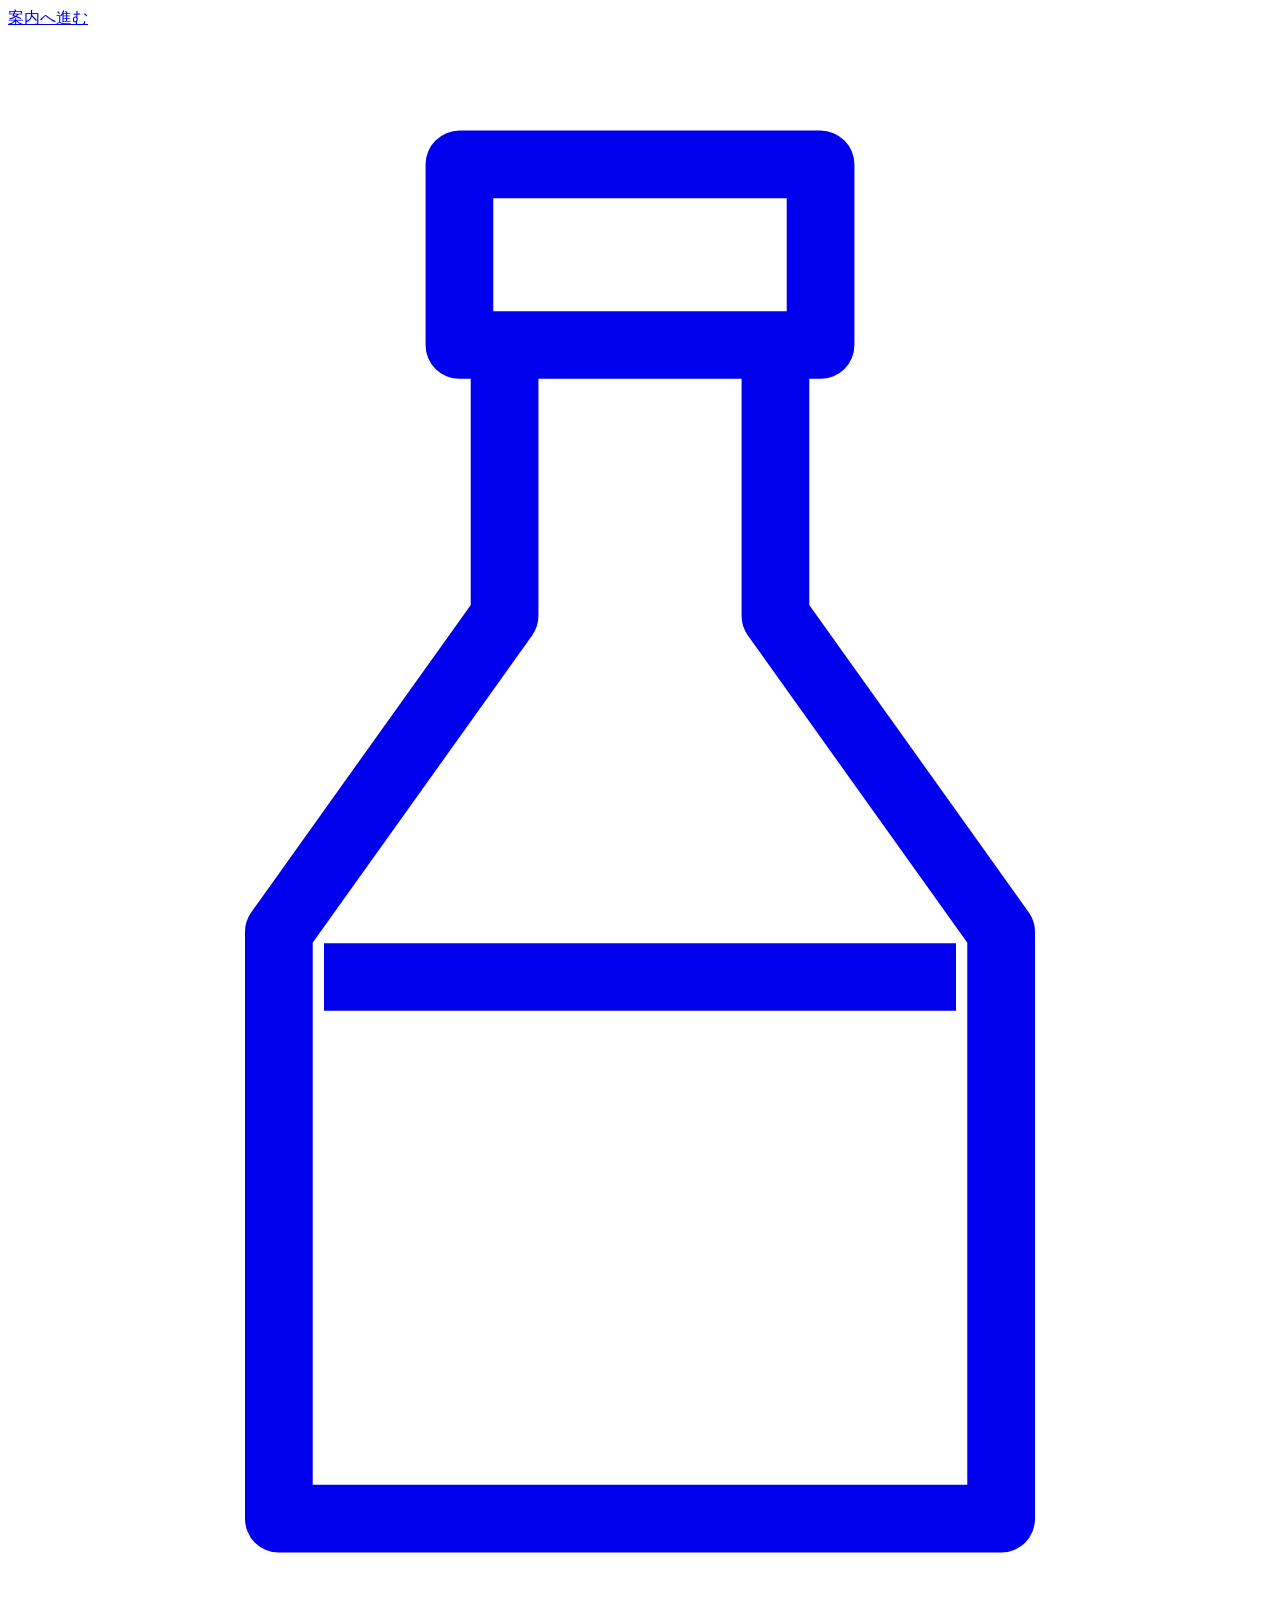
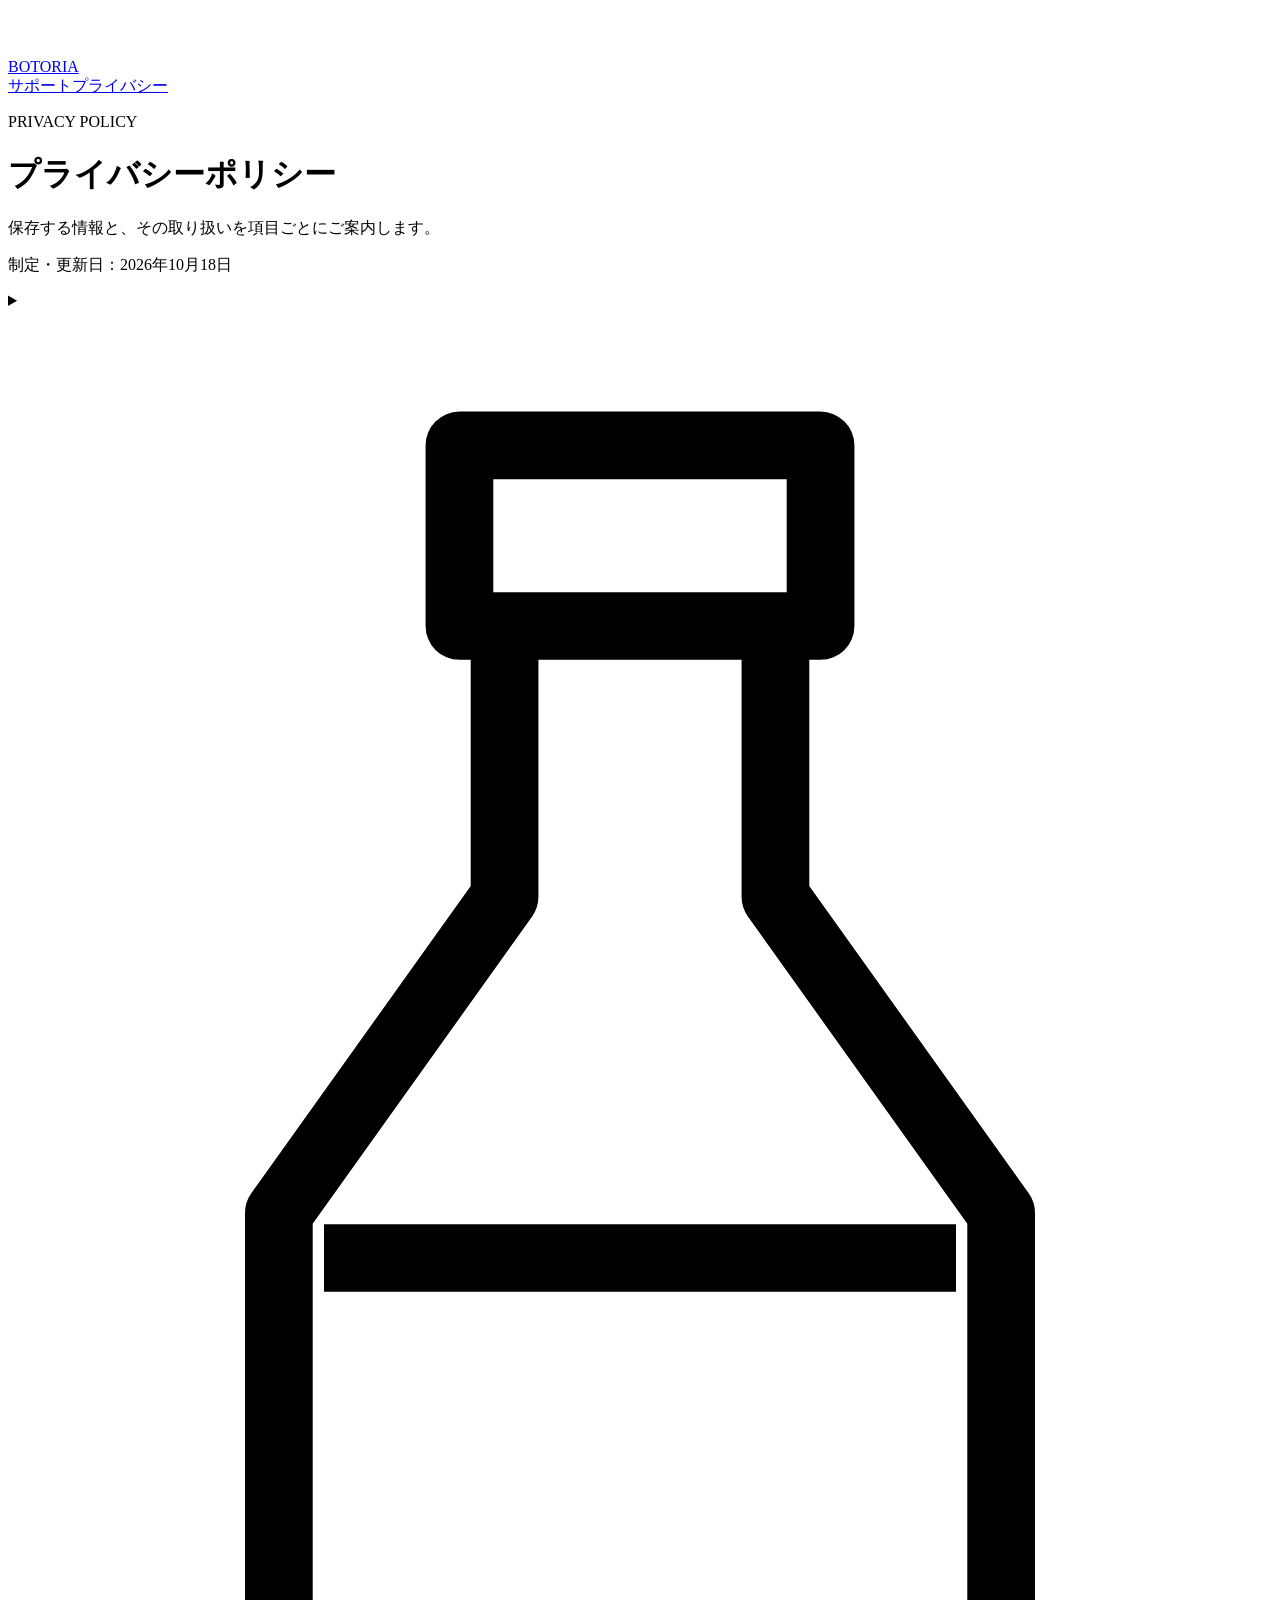
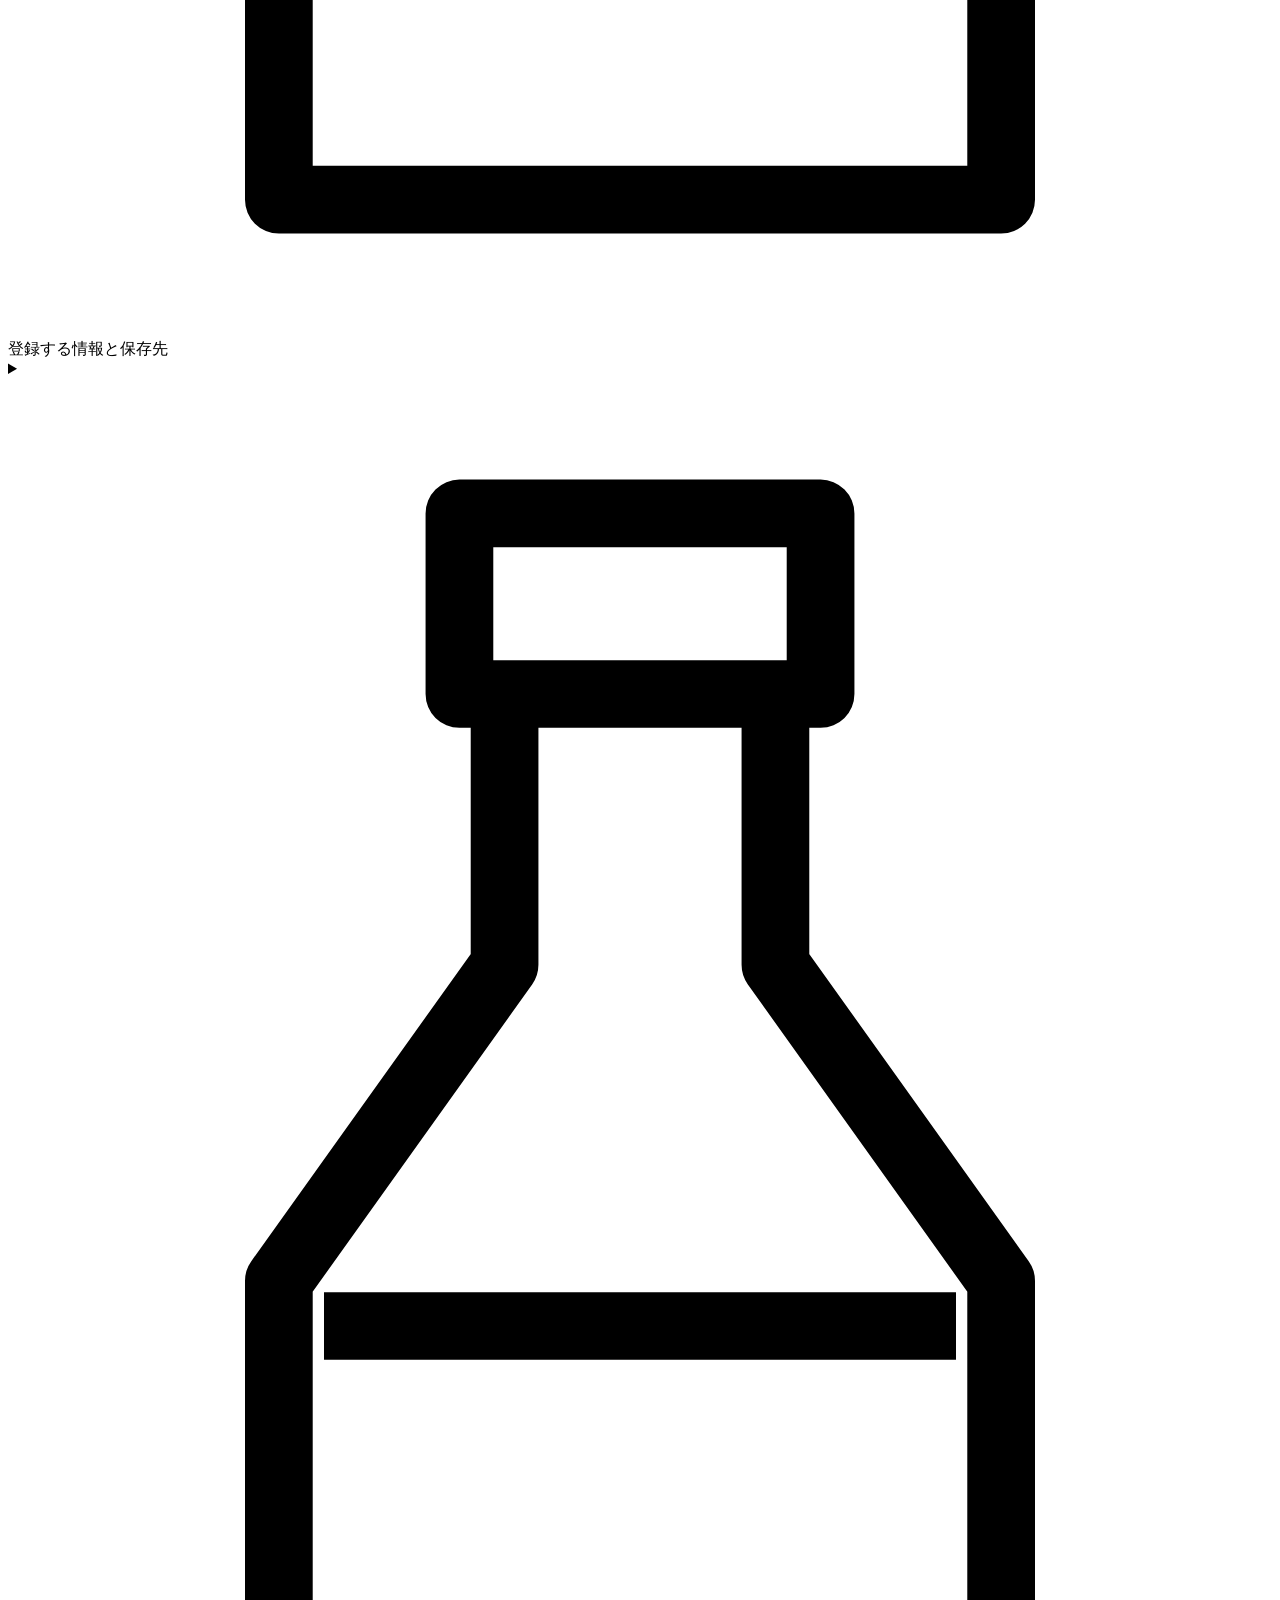
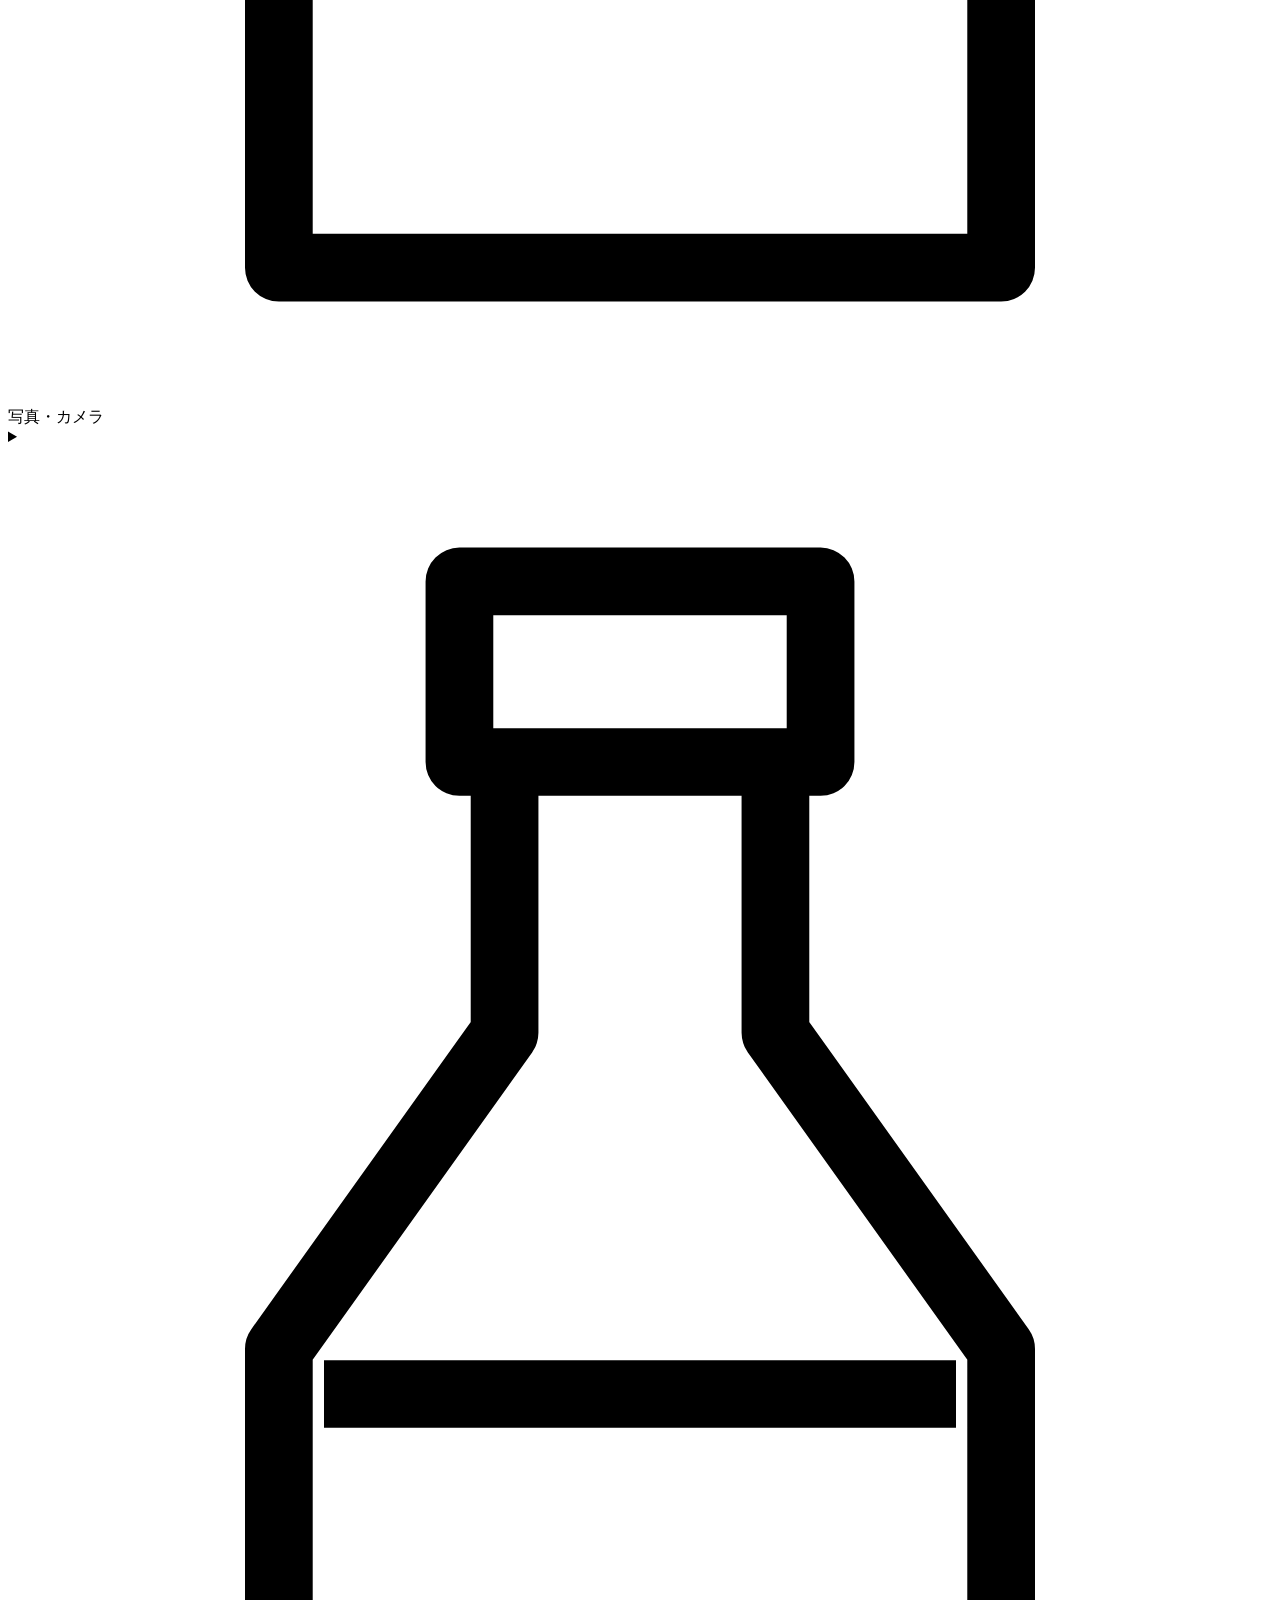
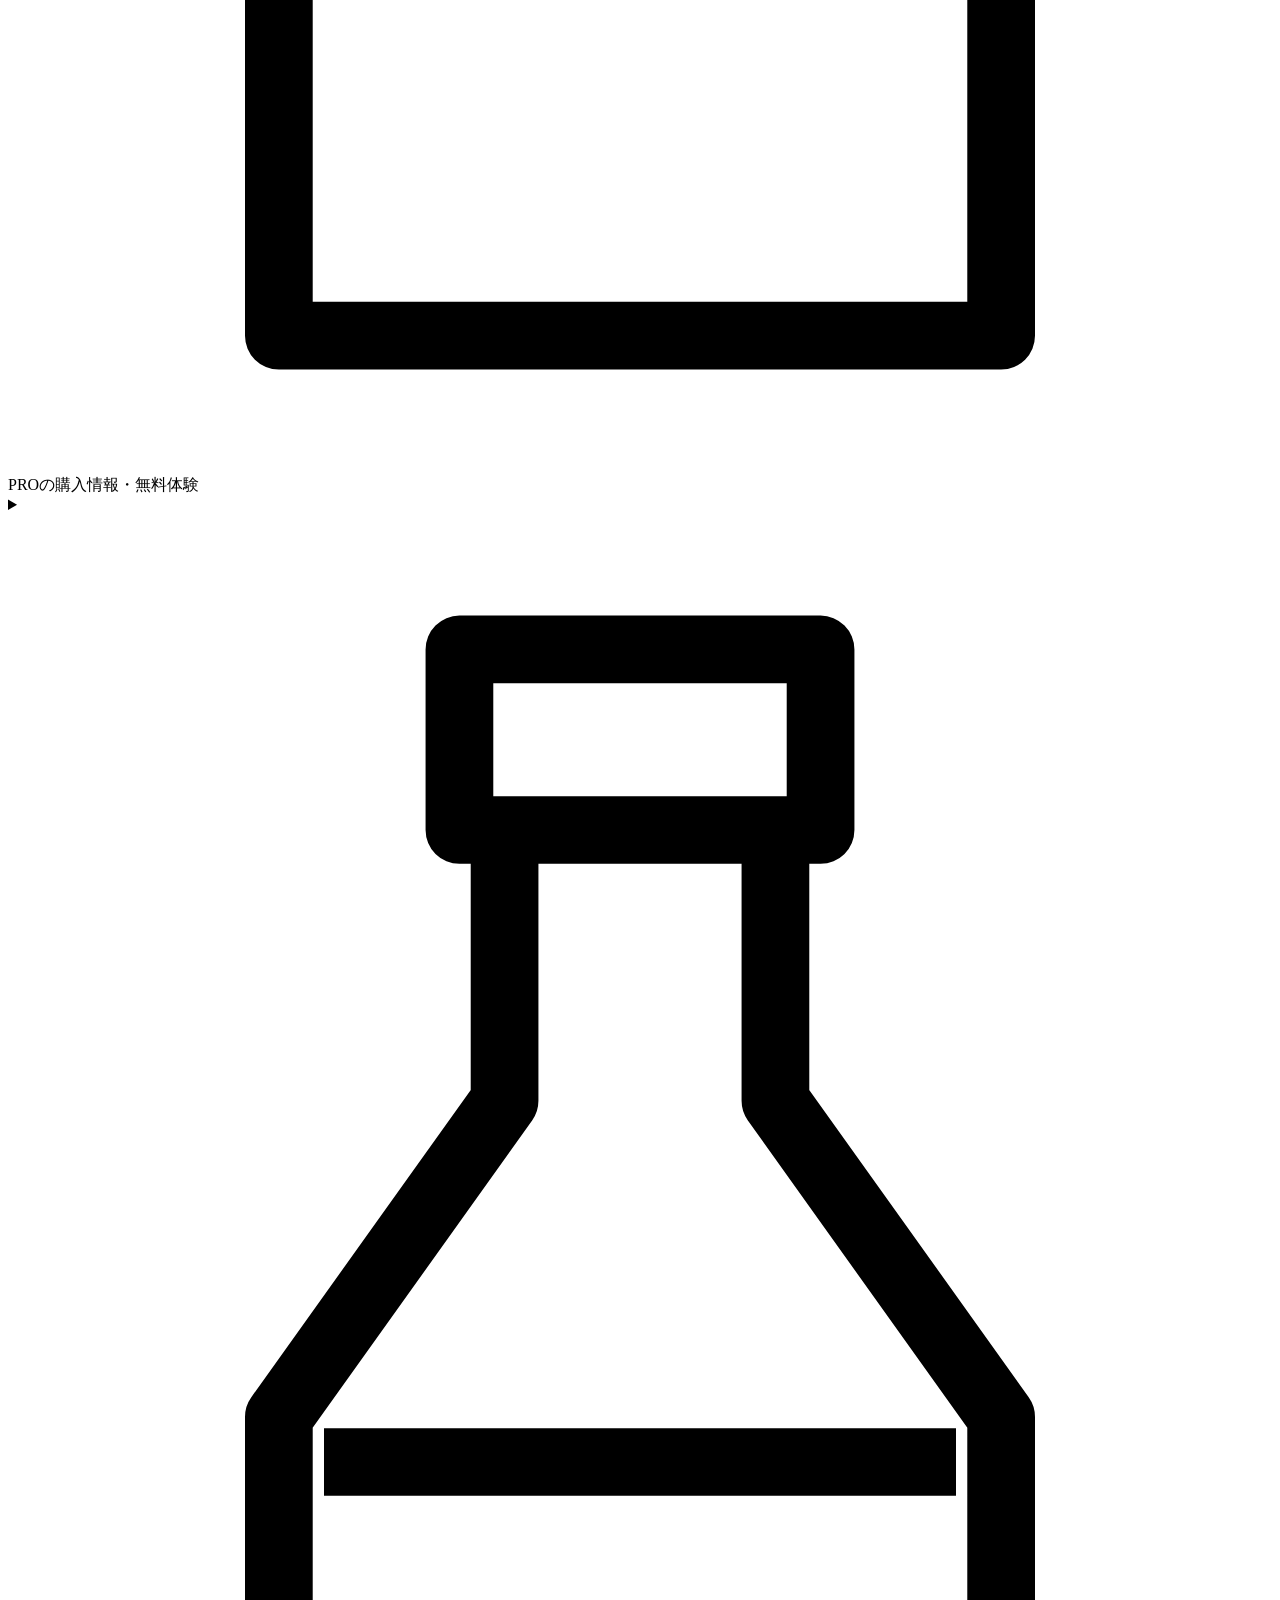
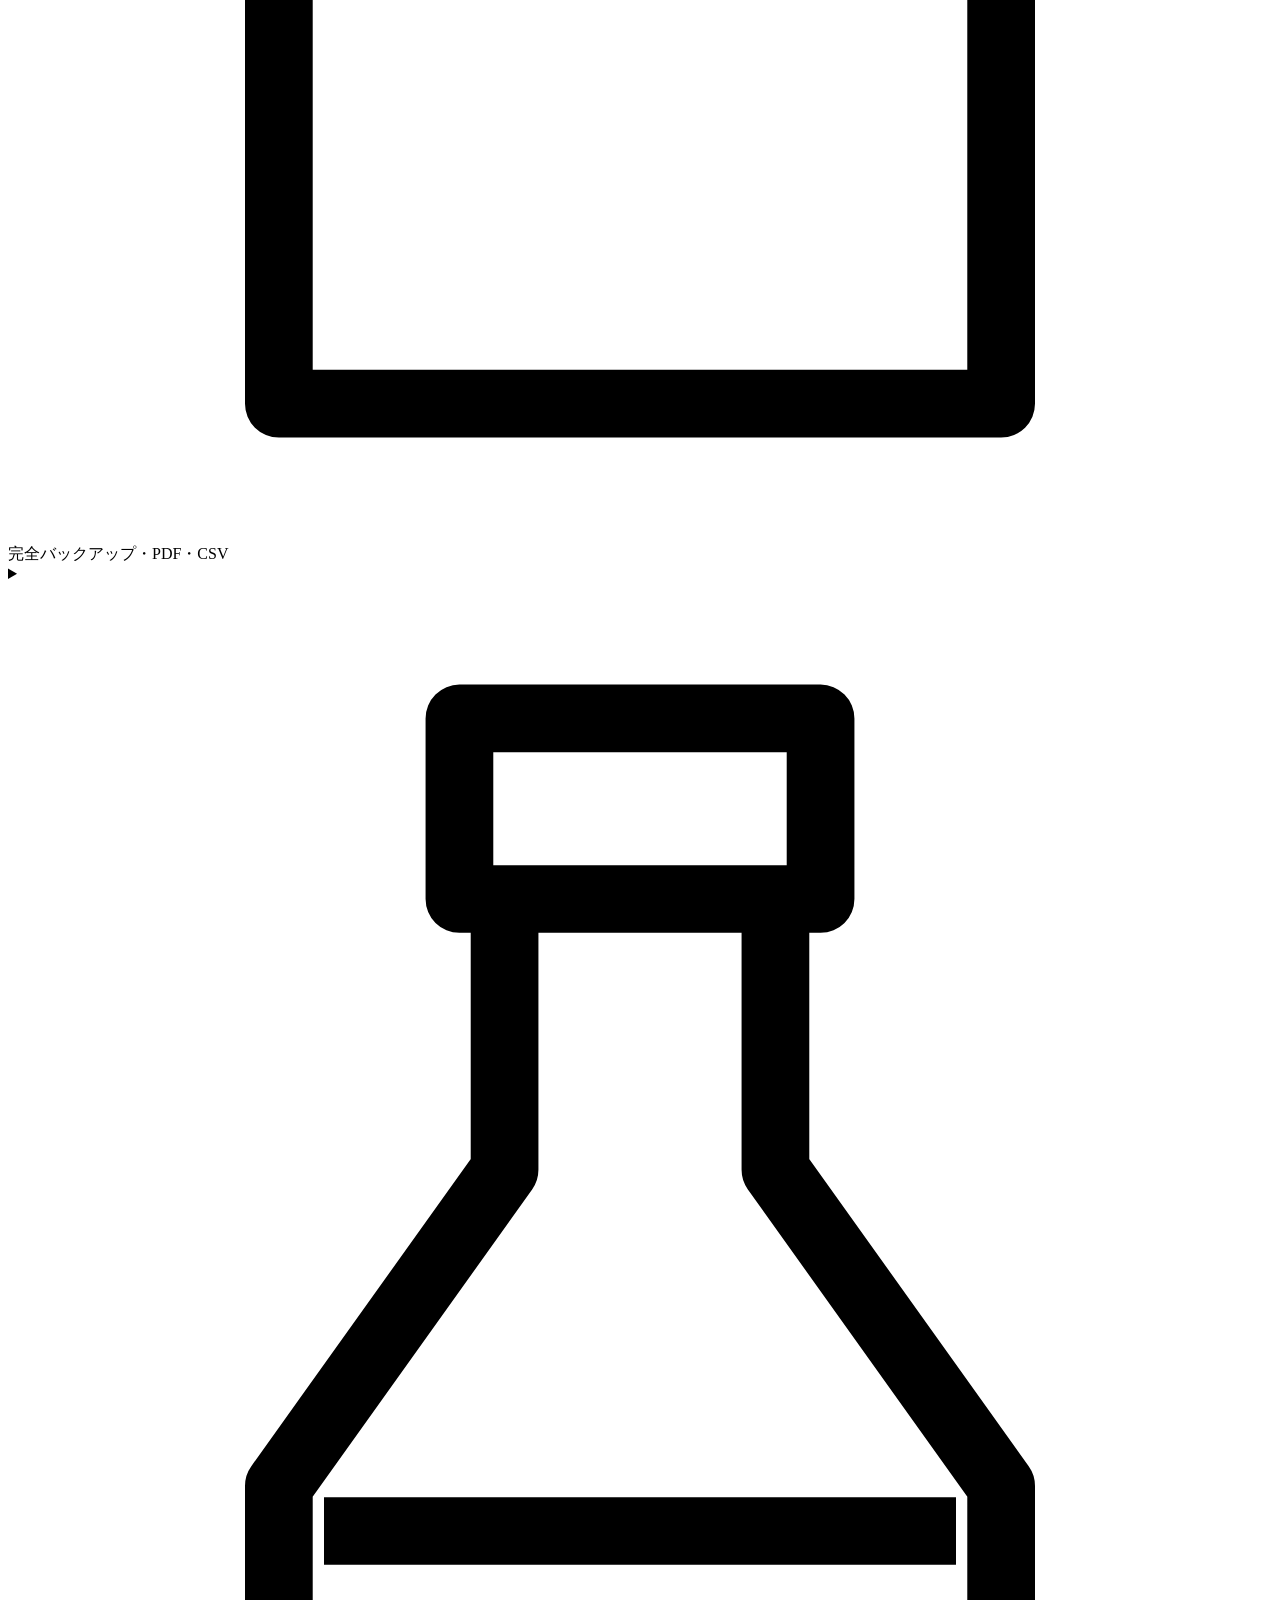
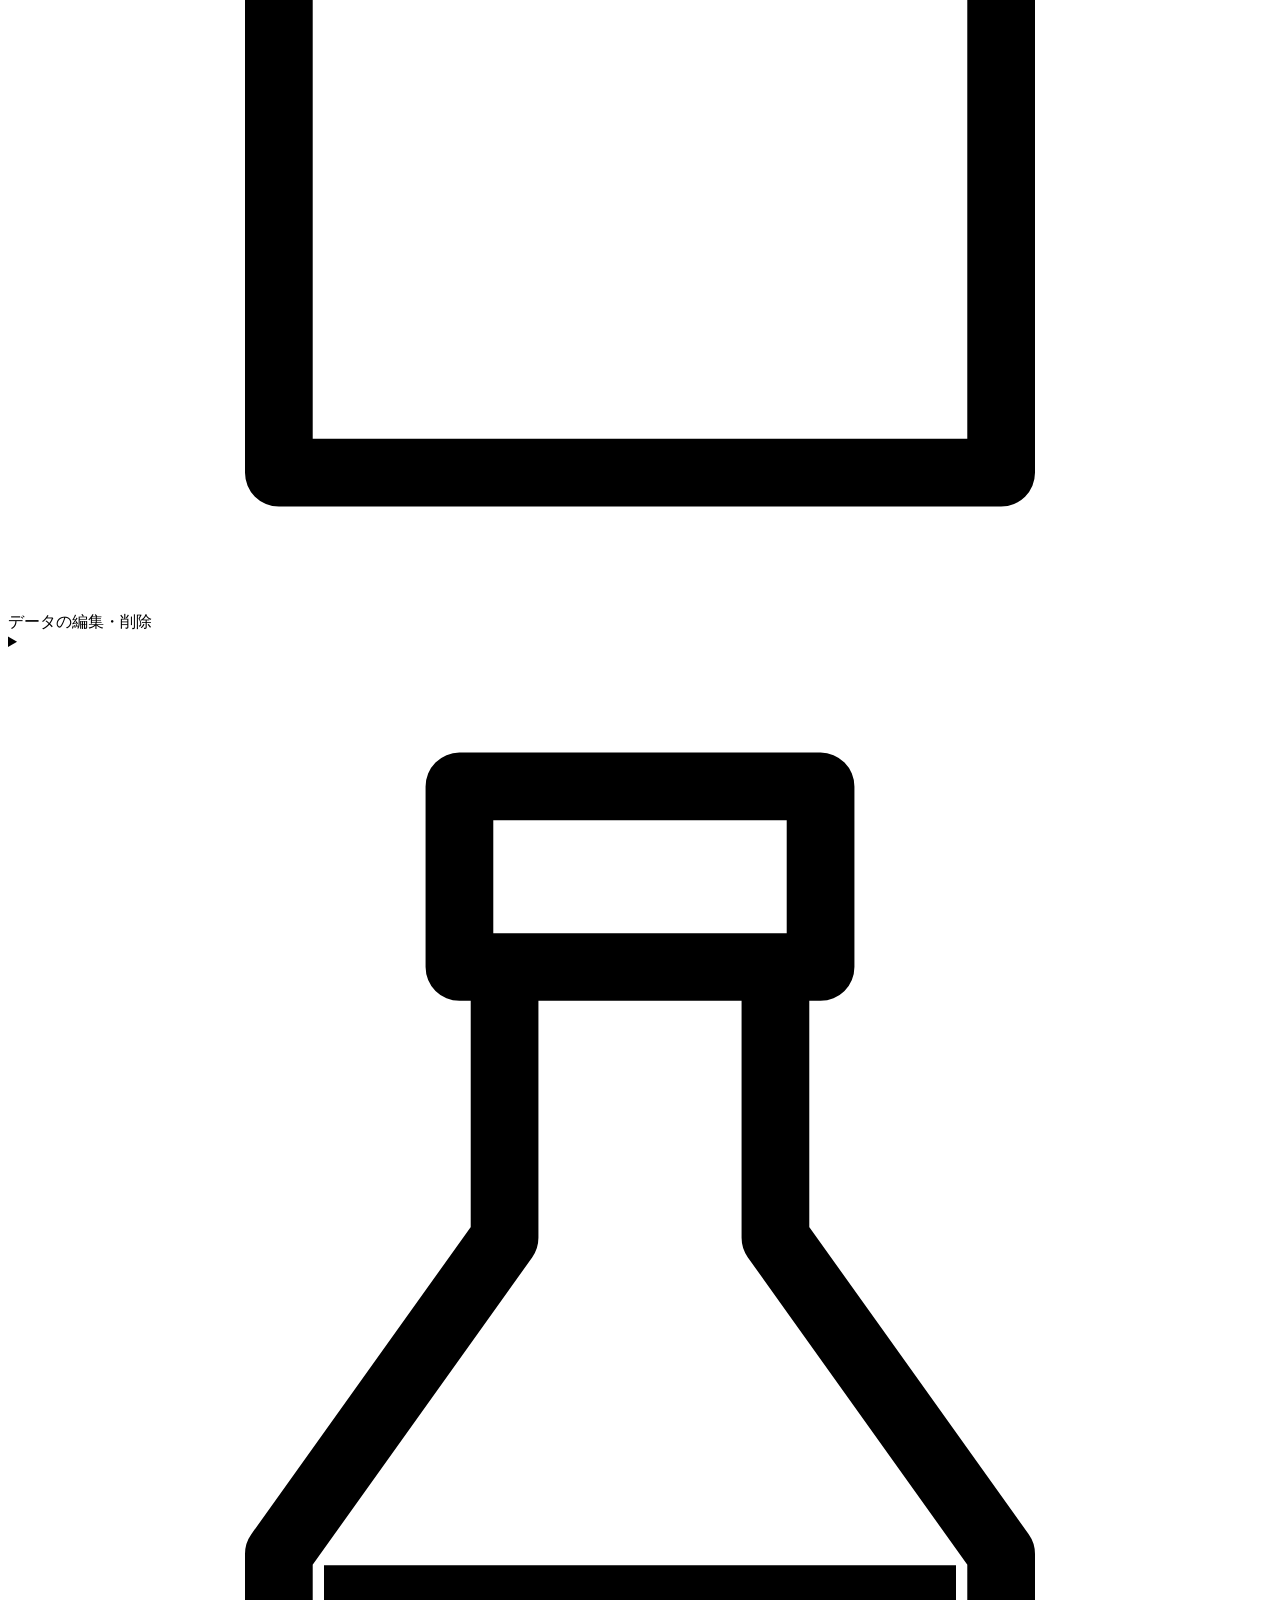
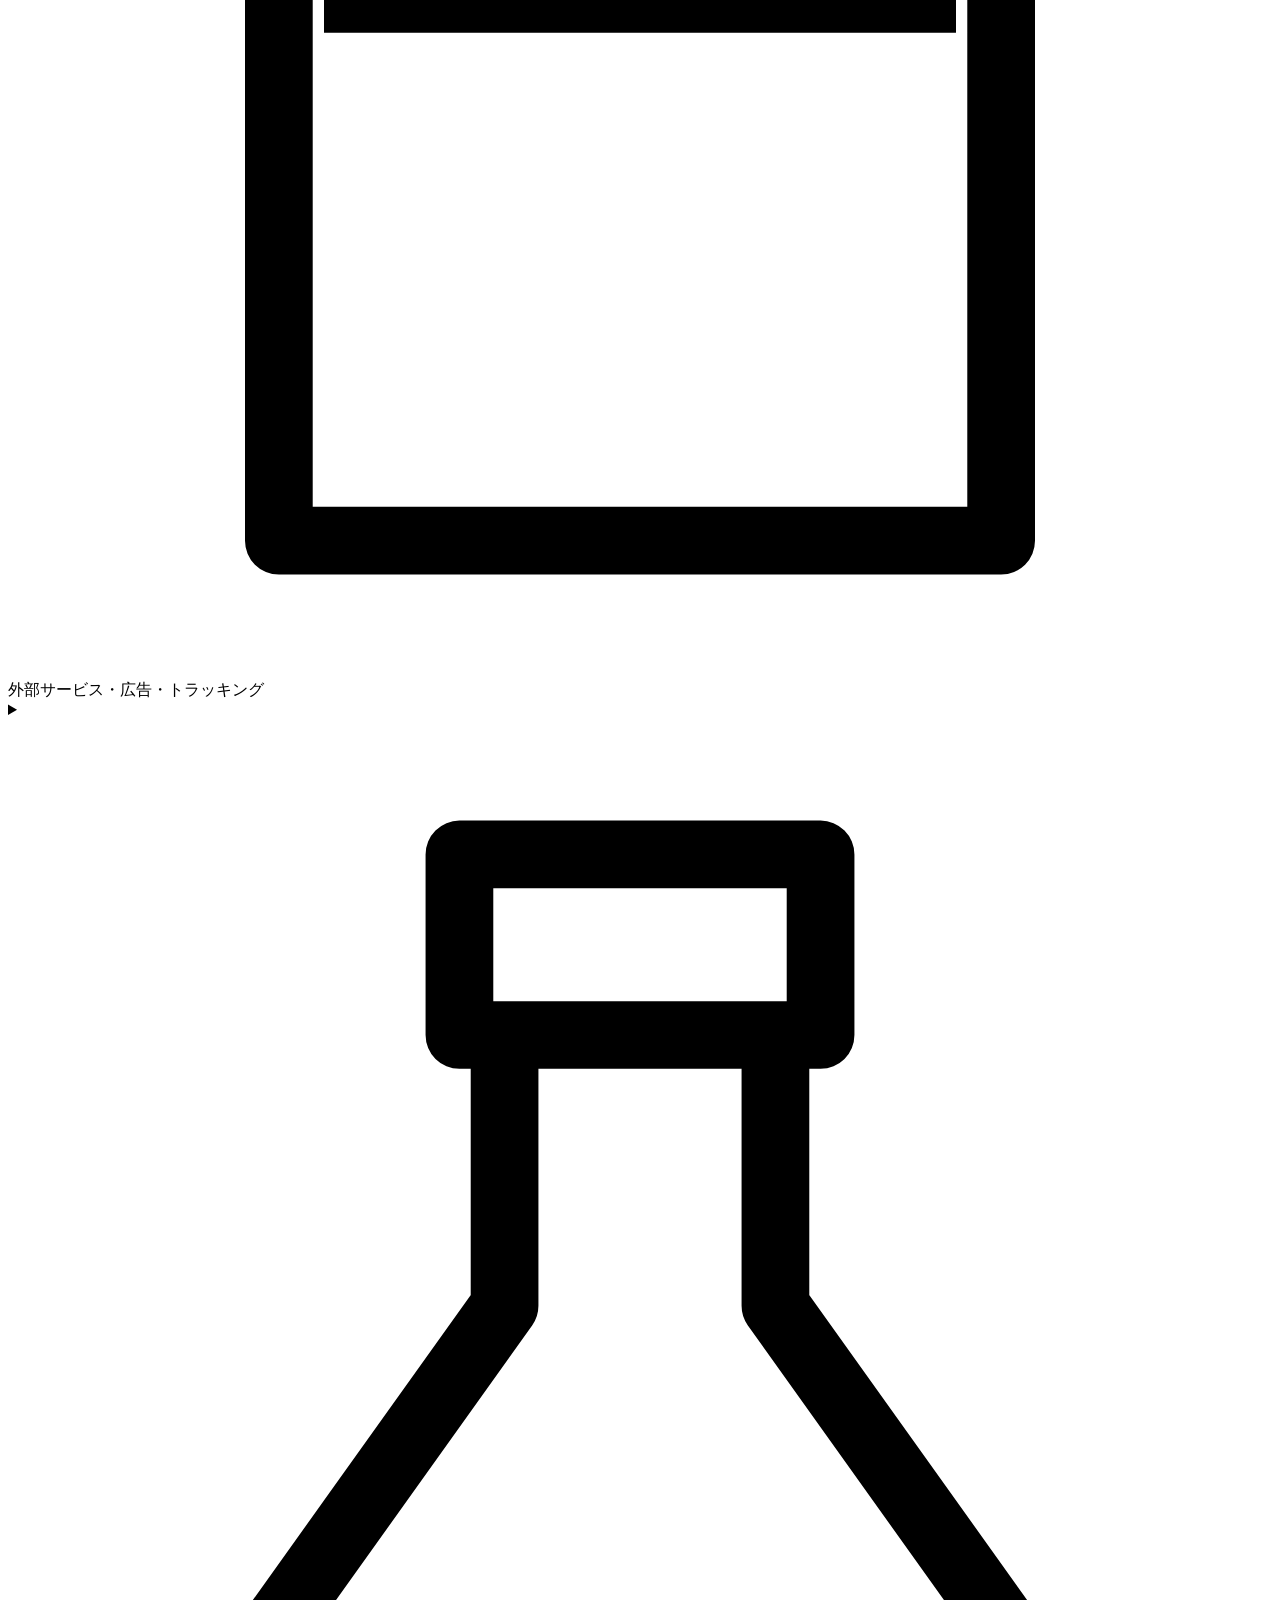
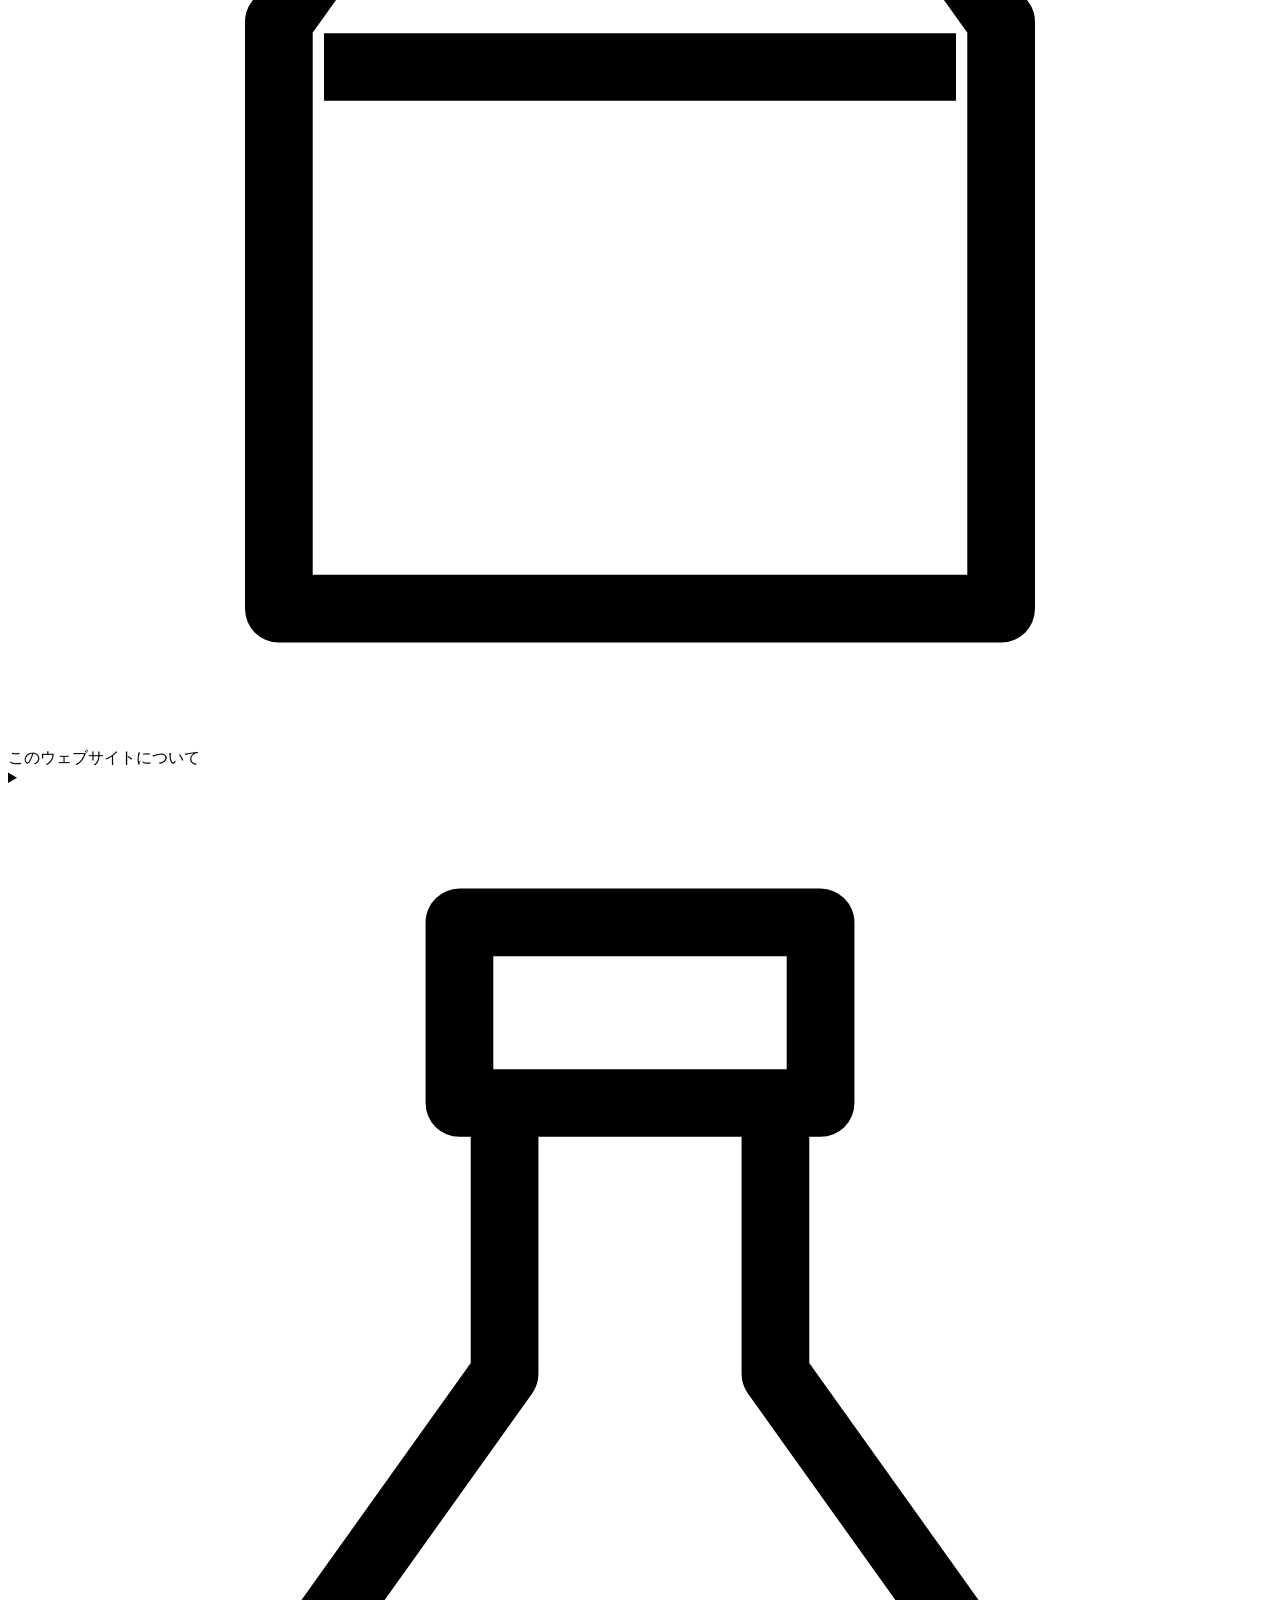
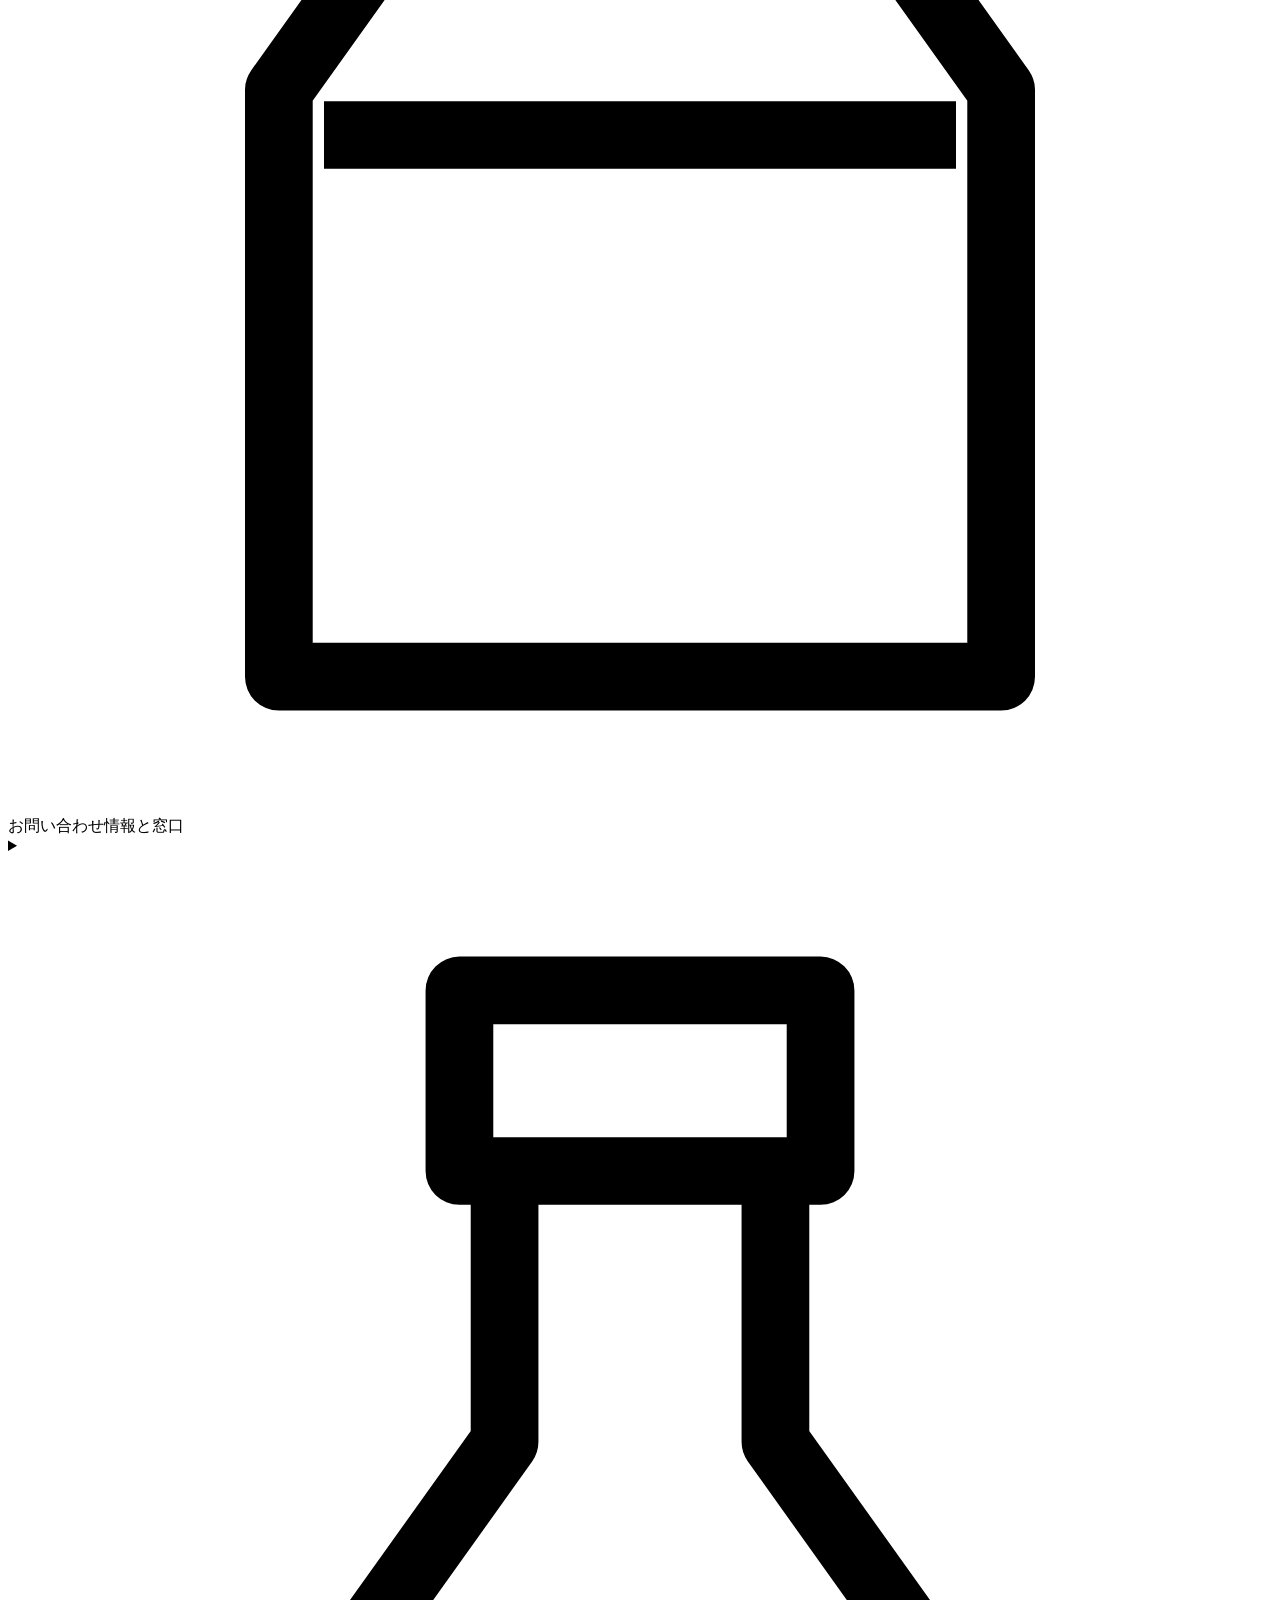
==== privacy-policy.html @ 7e2e02c4 "Add files via upload" ====
<!doctype html>
<html lang="ja"><head><meta charset="utf-8"><meta name="viewport" content="width=device-width,initial-scale=1"><meta name="theme-color" content="#11120f"><title>プライバシーポリシー | BOTORIA</title><meta name="description" content="BOTORIAの端末内データ、写真、購入、バックアップ、外部サービス、お問い合わせ情報の取り扱い。"><link rel="stylesheet" href="style.css"><script src="page.js" defer></script></head>
<body><a class="skip" href="#topics">案内へ進む</a><main>
<header><div class="topline"><a class="brand" href="index.html"><svg class="bottle" aria-hidden="true" viewBox="0 0 28 36" fill="none"><path d="M10 3h8v4h-1v6l5 7v13H6V20l5-7V7h-1V3Z M10 7h8 M7 21h14" stroke="currentColor" stroke-width="1.5" stroke-linejoin="round"/></svg><span>BOTORIA</span></a><nav class="nav" aria-label="ページ"><a href="index.html">サポート</a><a href="privacy.html" aria-current="page">プライバシー</a></nav></div><div class="heading"><p class="eyebrow">PRIVACY POLICY</p><h1>プライバシーポリシー</h1><p class="lead">保存する情報と、その取り扱いを項目ごとにご案内します。</p><p class="meta">制定・更新日：2026年10月18日</p></div></header>
<div class="files" id="topics">
<details class="file" id="records"><summary><svg class="bottle" aria-hidden="true" viewBox="0 0 28 36" fill="none"><path d="M10 3h8v4h-1v6l5 7v13H6V20l5-7V7h-1V3Z M10 7h8 M7 21h14" stroke="currentColor" stroke-width="1.5" stroke-linejoin="round"/></svg><span>登録する情報と保存先</span></summary><div class="body"><p>BOTORIAに登録した商品名・カテゴリー・容量・保管場所・写真・メモ、在庫数量、仕入先・仕入額・日付、発注、棚卸、会計・価格・提供設定、確定販売価格、レシピ・自家製材料・歩留まり・試算などは、利用者の端末内に保存します。</p><p>登録データを開発者のサーバーに自動送信する機能、独自のアカウント登録、独自のクラウド同期はありません。開発者が端末内の記録を遠隔で閲覧する機能もありません。</p><p>端末の設定によりAppleの端末バックアップにアプリデータが含まれる場合は、Appleのサービスと利用者の設定に従って管理されます。</p></div></details>
<details class="file" id="photos"><summary><svg class="bottle" aria-hidden="true" viewBox="0 0 28 36" fill="none"><path d="M10 3h8v4h-1v6l5 7v13H6V20l5-7V7h-1V3Z M10 7h8 M7 21h14" stroke="currentColor" stroke-width="1.5" stroke-linejoin="round"/></svg><span>写真・カメラ</span></summary><div class="body"><p>商品やカクテルの記録に、利用者が選択した写真、または許可を得てカメラで撮影した写真を使います。写真はアプリのデータとして端末内に保存します。写真ライブラリ全体を収集する機能はありません。</p><p>カメラの許可はiPhoneの設定から変更できます。写真を外す場合は、アプリ内で写真を削除し、変更を保存してください。</p></div></details>
<details class="file" id="purchase"><summary><svg class="bottle" aria-hidden="true" viewBox="0 0 28 36" fill="none"><path d="M10 3h8v4h-1v6l5 7v13H6V20l5-7V7h-1V3Z M10 7h8 M7 21h14" stroke="currentColor" stroke-width="1.5" stroke-linejoin="round"/></svg><span>PROの購入情報・無料体験</span></summary><div class="body"><p>BOTORIA PROの購入・請求・更新・復元にはAppleのStoreKitを使用します。アプリはAppleから提供される購入情報を確認し、PROの有効期限と利用可否を判断します。</p><p>開発者がクレジットカード番号などの決済情報を取得することはありません。Appleでの購入・決済・返金はAppleの規約とプライバシーポリシーに従います。</p><p>無料体験の残り枠を管理するため、利用した計算・保存の識別情報と使用状況を端末内に保存します。これらは完全バックアップとは別に管理し、バックアップの復元では枠を補充しません。</p><p><a href="https://www.apple.com/jp/legal/privacy/">Appleのプライバシーポリシー ↗</a></p></div></details>
<details class="file" id="backup"><summary><svg class="bottle" aria-hidden="true" viewBox="0 0 28 36" fill="none"><path d="M10 3h8v4h-1v6l5 7v13H6V20l5-7V7h-1V3Z M10 7h8 M7 21h14" stroke="currentColor" stroke-width="1.5" stroke-linejoin="round"/></svg><span>完全バックアップ・PDF・CSV</span></summary><div class="body"><p>利用者が書き出し操作をした場合、選択した保存先・共有先へファイルを渡します。開発者のサーバーへバックアップや出力データを送信する機能はありません。</p><p>完全バックアップには保存済みの商品・写真・履歴・レシピ・試算・設定・途中の棚卸などが含まれます。PROの利用権と無料体験の使用状況、未保存の入力は含みません。復元時は現在のデータをバックアップの内容に置き換えます。</p><p class="note">完全バックアップはJSON形式で、パスワードによる暗号化はしていません。内容を読めるファイルとして管理してください。</p><p>PDF・CSVには選択した棚卸や仕入履歴の情報が含まれます。iCloud Driveなどを保存先に選ぶ場合は、そのサービスの規約と利用者の設定に従います。ファイルやそのコピーは利用者が保存先で管理・削除してください。</p></div></details>
<details class="file" id="deletion"><summary><svg class="bottle" aria-hidden="true" viewBox="0 0 28 36" fill="none"><path d="M10 3h8v4h-1v6l5 7v13H6V20l5-7V7h-1V3Z M10 7h8 M7 21h14" stroke="currentColor" stroke-width="1.5" stroke-linejoin="round"/></svg><span>データの編集・削除</span></summary><div class="body"><p>商品情報・写真やレシピなどは、それぞれの編集画面で変更できます。カクテル・自家製材料・歩留まり・試算の保存データは各画面で削除できます。確定済みの棚卸や履歴は保存時点の記録として保持します。</p><p>開発者は端末内の記録を受け取らないため、開発者側でその記録を閲覧・変更・削除することはできません。アプリを削除すると端末内のアプリ保存データも削除されます。iPhoneの「Appを取り除く」はデータを残します。</p><p>書き出したファイル、他の保存先にあるコピー、Appleの端末バックアップは、それぞれの保存先で管理・削除してください。アプリの削除だけではPROの契約は解約されません。</p></div></details>
<details class="file" id="external"><summary><svg class="bottle" aria-hidden="true" viewBox="0 0 28 36" fill="none"><path d="M10 3h8v4h-1v6l5 7v13H6V20l5-7V7h-1V3Z M10 7h8 M7 21h14" stroke="currentColor" stroke-width="1.5" stroke-linejoin="round"/></svg><span>外部サービス・広告・トラッキング</span></summary><div class="body"><p>アプリ内課金にはApple、OSのバックアップや利用者が選んだファイル保存先には各サービスを使います。サポートページや外部リンクを開くと、そのサイトへの接続が発生します。</p><p>BOTORIAには広告SDK、独自のアクセス解析SDK、広告のためのトラッキング機能はありません。位置情報・連絡先・マイクを取得する機能はありません。</p></div></details>
<details class="file" id="website"><summary><svg class="bottle" aria-hidden="true" viewBox="0 0 28 36" fill="none"><path d="M10 3h8v4h-1v6l5 7v13H6V20l5-7V7h-1V3Z M10 7h8 M7 21h14" stroke="currentColor" stroke-width="1.5" stroke-linejoin="round"/></svg><span>このウェブサイトについて</span></summary><div class="body"><p>このサポート・プライバシーサイトはGitHub Pagesで公開しています。閲覧に伴うアクセス情報はGitHubのサービス上で取り扱われます。</p><p>運営者独自のアクセス解析、広告、入力内容を送信するフォームは設置していません。ページの開閉や印刷のためにJavaScriptを使用しますが、アプリの登録データを取得・送信する機能はありません。</p><p><a href="https://docs.github.com/ja/site-policy/privacy-policies/github-general-privacy-statement">GitHubのプライバシーステートメント ↗</a></p></div></details>
<details class="file" id="contact"><summary><svg class="bottle" aria-hidden="true" viewBox="0 0 28 36" fill="none"><path d="M10 3h8v4h-1v6l5 7v13H6V20l5-7V7h-1V3Z M10 7h8 M7 21h14" stroke="currentColor" stroke-width="1.5" stroke-linejoin="round"/></svg><span>お問い合わせ情報と窓口</span></summary><div class="body"><p>メールで受け取ったメールアドレス、問い合わせ内容、添付資料は、返信、不具合調査、サポート履歴の管理に使用し、対応に必要な期間保管します。窓口にはGoogleのGmailを利用します。</p><p>法令に基づく場合を除き、サポートの目的外で第三者へ提供しません。取引先やお客様の個人情報、パスワードや認証コードは送らないでください。</p><p>問い合わせメールの削除を希望する場合は下記へご連絡ください。対応に必要な範囲や法令上の保管が必要な情報を除き、削除に対応します。</p><p>対象アプリ：BOTORIA<br>窓口：Quietleaf Apps サポート<br><a class="email" href="mailto:quietleaf.apps@gmail.com">quietleaf.apps@gmail.com</a></p><p><a href="https://policies.google.com/privacy?hl=ja">Googleのプライバシーポリシー ↗</a></p></div></details>
<details class="file" id="changes"><summary><svg class="bottle" aria-hidden="true" viewBox="0 0 28 36" fill="none"><path d="M10 3h8v4h-1v6l5 7v13H6V20l5-7V7h-1V3Z M10 7h8 M7 21h14" stroke="currentColor" stroke-width="1.5" stroke-linejoin="round"/></svg><span>ポリシーの更新</span></summary><div class="body"><p>機能やデータの取り扱いが変わった場合は、このページを更新し、更新日を記載します。</p></div></details>
</div><footer><div class="footlinks"><a href="index.html">サポート</a><a href="https://www.apple.com/legal/internet-services/itunes/dev/stdeula/">利用規約</a></div><p>更新日：2026年10月18日</p><p class="signature">BOTORIA <span>· Quietleaf Apps</span></p></footer>
</main></body></html>
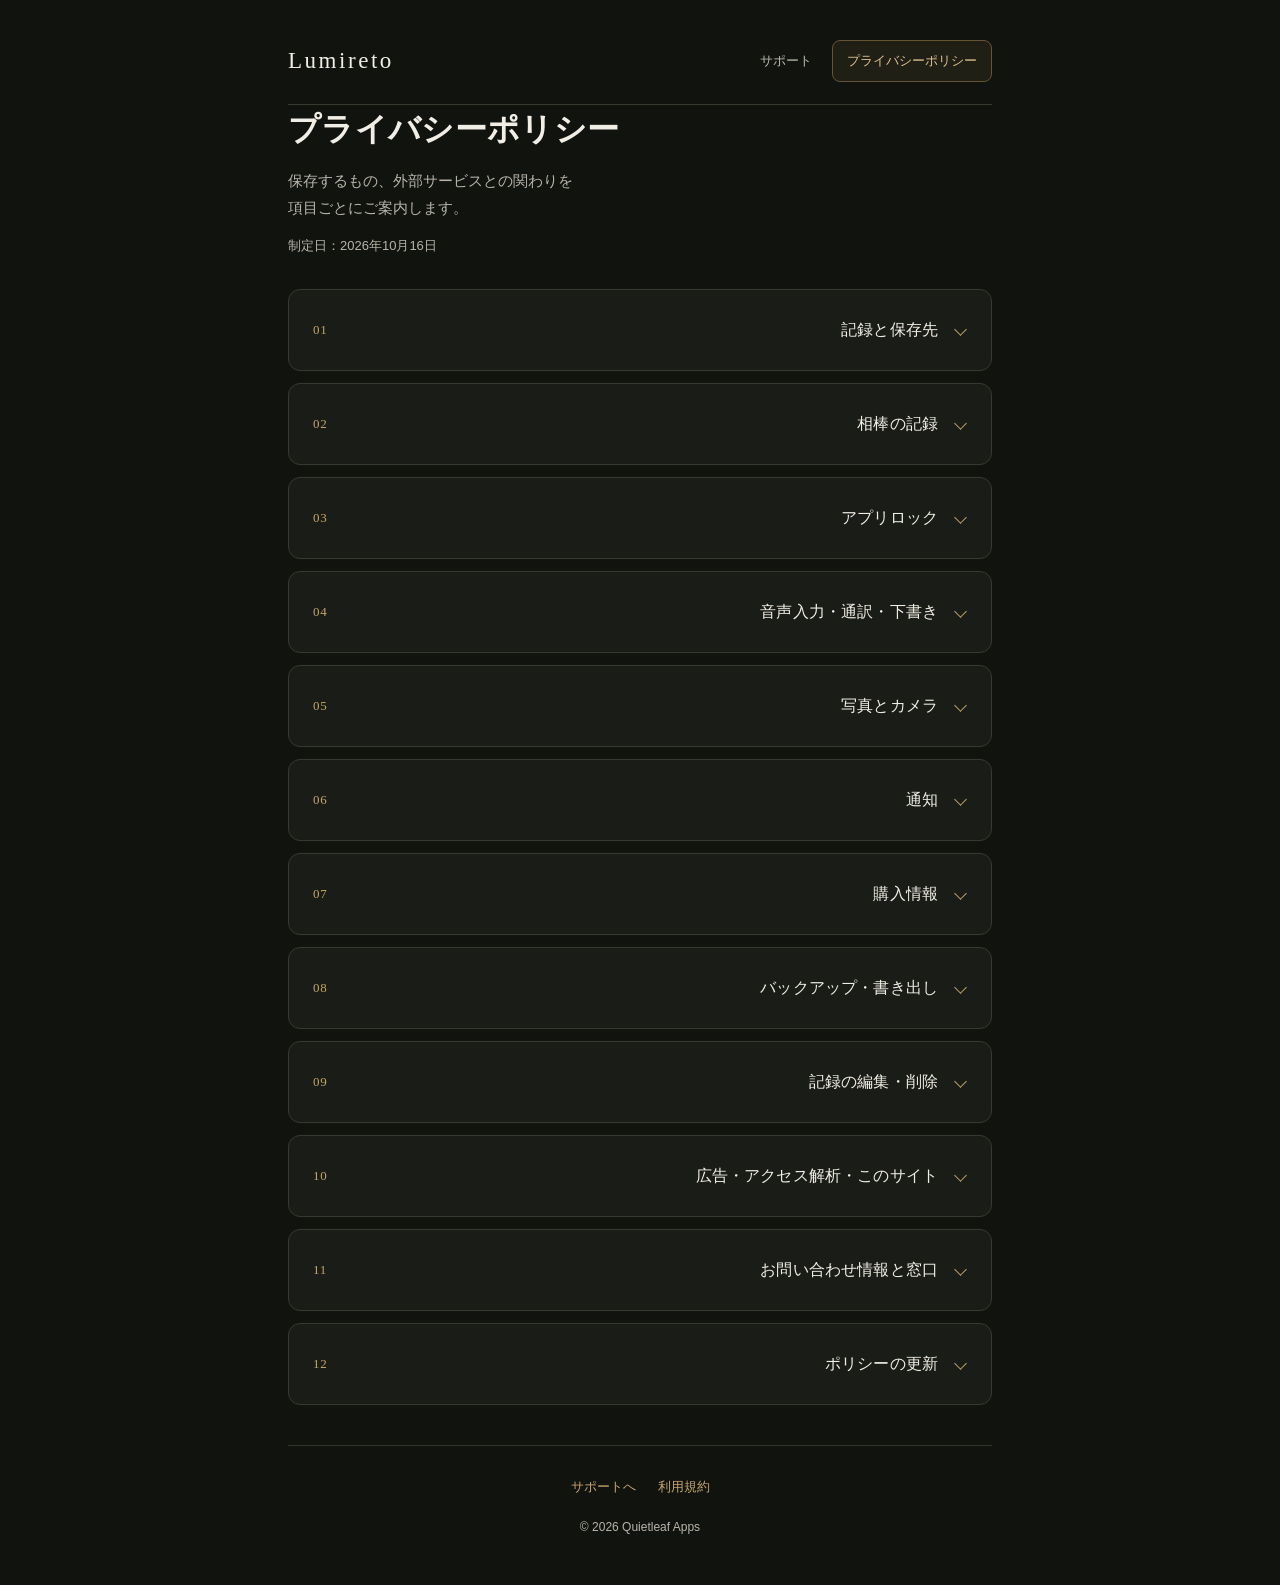
==== commit 9dfddb1f: "Add files via upload" ====
--- a/privacy-policy.html
+++ b/privacy-policy.html
@@ -1,16 +1,24 @@
 <!doctype html>
-<html lang="ja"><head><meta charset="utf-8"><meta name="viewport" content="width=device-width,initial-scale=1"><meta name="theme-color" content="#11120f"><title>プライバシーポリシー | BOTORIA</title><meta name="description" content="BOTORIAの端末内データ、写真、購入、バックアップ、外部サービス、お問い合わせ情報の取り扱い。"><link rel="stylesheet" href="style.css"><script src="page.js" defer></script></head>
-<body><a class="skip" href="#topics">案内へ進む</a><main>
-<header><div class="topline"><a class="brand" href="index.html"><svg class="bottle" aria-hidden="true" viewBox="0 0 28 36" fill="none"><path d="M10 3h8v4h-1v6l5 7v13H6V20l5-7V7h-1V3Z M10 7h8 M7 21h14" stroke="currentColor" stroke-width="1.5" stroke-linejoin="round"/></svg><span>BOTORIA</span></a><nav class="nav" aria-label="ページ"><a href="index.html">サポート</a><a href="privacy.html" aria-current="page">プライバシー</a></nav></div><div class="heading"><p class="eyebrow">PRIVACY POLICY</p><h1>プライバシーポリシー</h1><p class="lead">保存する情報と、その取り扱いを項目ごとにご案内します。</p><p class="meta">制定・更新日：2026年10月18日</p></div></header>
+<html lang="ja"><head><meta charset="utf-8"><meta name="viewport" content="width=device-width,initial-scale=1"><title>プライバシーポリシー | Lumireto</title><meta name="description" content="Lumiretoの記録、音声と通訳、通知、購入、バックアップ、お問い合わせの取り扱い。"><link rel="stylesheet" href="style.css"><script src="page.js" defer></script></head>
+<body><a class="skip" href="#topics">ポリシーへ進む</a><main>
+<header><div class="topline"><a class="brand" href="support.html">Lumireto</a><nav class="nav" aria-label="ページ"><a href="support.html">サポート</a><a href="privacy-policy.html" aria-current="page">プライバシーポリシー</a></nav></div><h1>プライバシーポリシー</h1><p class="lead">保存するもの、外部サービスとの関わりを<br>項目ごとにご案内します。</p><p class="meta">制定日：2026年10月16日</p></header>
 <div class="files" id="topics">
-<details class="file" id="records"><summary><svg class="bottle" aria-hidden="true" viewBox="0 0 28 36" fill="none"><path d="M10 3h8v4h-1v6l5 7v13H6V20l5-7V7h-1V3Z M10 7h8 M7 21h14" stroke="currentColor" stroke-width="1.5" stroke-linejoin="round"/></svg><span>登録する情報と保存先</span></summary><div class="body"><p>BOTORIAに登録した商品名・カテゴリー・容量・保管場所・写真・メモ、在庫数量、仕入先・仕入額・日付、発注、棚卸、会計・価格・提供設定、確定販売価格、レシピ・自家製材料・歩留まり・試算などは、利用者の端末内に保存します。</p><p>登録データを開発者のサーバーに自動送信する機能、独自のアカウント登録、独自のクラウド同期はありません。開発者が端末内の記録を遠隔で閲覧する機能もありません。</p><p>端末の設定によりAppleの端末バックアップにアプリデータが含まれる場合は、Appleのサービスと利用者の設定に従って管理されます。</p></div></details>
-<details class="file" id="photos"><summary><svg class="bottle" aria-hidden="true" viewBox="0 0 28 36" fill="none"><path d="M10 3h8v4h-1v6l5 7v13H6V20l5-7V7h-1V3Z M10 7h8 M7 21h14" stroke="currentColor" stroke-width="1.5" stroke-linejoin="round"/></svg><span>写真・カメラ</span></summary><div class="body"><p>商品やカクテルの記録に、利用者が選択した写真、または許可を得てカメラで撮影した写真を使います。写真はアプリのデータとして端末内に保存します。写真ライブラリ全体を収集する機能はありません。</p><p>カメラの許可はiPhoneの設定から変更できます。写真を外す場合は、アプリ内で写真を削除し、変更を保存してください。</p></div></details>
-<details class="file" id="purchase"><summary><svg class="bottle" aria-hidden="true" viewBox="0 0 28 36" fill="none"><path d="M10 3h8v4h-1v6l5 7v13H6V20l5-7V7h-1V3Z M10 7h8 M7 21h14" stroke="currentColor" stroke-width="1.5" stroke-linejoin="round"/></svg><span>PROの購入情報・無料体験</span></summary><div class="body"><p>BOTORIA PROの購入・請求・更新・復元にはAppleのStoreKitを使用します。アプリはAppleから提供される購入情報を確認し、PROの有効期限と利用可否を判断します。</p><p>開発者がクレジットカード番号などの決済情報を取得することはありません。Appleでの購入・決済・返金はAppleの規約とプライバシーポリシーに従います。</p><p>無料体験の残り枠を管理するため、利用した計算・保存の識別情報と使用状況を端末内に保存します。これらは完全バックアップとは別に管理し、バックアップの復元では枠を補充しません。</p><p><a href="https://www.apple.com/jp/legal/privacy/">Appleのプライバシーポリシー ↗</a></p></div></details>
-<details class="file" id="backup"><summary><svg class="bottle" aria-hidden="true" viewBox="0 0 28 36" fill="none"><path d="M10 3h8v4h-1v6l5 7v13H6V20l5-7V7h-1V3Z M10 7h8 M7 21h14" stroke="currentColor" stroke-width="1.5" stroke-linejoin="round"/></svg><span>完全バックアップ・PDF・CSV</span></summary><div class="body"><p>利用者が書き出し操作をした場合、選択した保存先・共有先へファイルを渡します。開発者のサーバーへバックアップや出力データを送信する機能はありません。</p><p>完全バックアップには保存済みの商品・写真・履歴・レシピ・試算・設定・途中の棚卸などが含まれます。PROの利用権と無料体験の使用状況、未保存の入力は含みません。復元時は現在のデータをバックアップの内容に置き換えます。</p><p class="note">完全バックアップはJSON形式で、パスワードによる暗号化はしていません。内容を読めるファイルとして管理してください。</p><p>PDF・CSVには選択した棚卸や仕入履歴の情報が含まれます。iCloud Driveなどを保存先に選ぶ場合は、そのサービスの規約と利用者の設定に従います。ファイルやそのコピーは利用者が保存先で管理・削除してください。</p></div></details>
-<details class="file" id="deletion"><summary><svg class="bottle" aria-hidden="true" viewBox="0 0 28 36" fill="none"><path d="M10 3h8v4h-1v6l5 7v13H6V20l5-7V7h-1V3Z M10 7h8 M7 21h14" stroke="currentColor" stroke-width="1.5" stroke-linejoin="round"/></svg><span>データの編集・削除</span></summary><div class="body"><p>商品情報・写真やレシピなどは、それぞれの編集画面で変更できます。カクテル・自家製材料・歩留まり・試算の保存データは各画面で削除できます。確定済みの棚卸や履歴は保存時点の記録として保持します。</p><p>開発者は端末内の記録を受け取らないため、開発者側でその記録を閲覧・変更・削除することはできません。アプリを削除すると端末内のアプリ保存データも削除されます。iPhoneの「Appを取り除く」はデータを残します。</p><p>書き出したファイル、他の保存先にあるコピー、Appleの端末バックアップは、それぞれの保存先で管理・削除してください。アプリの削除だけではPROの契約は解約されません。</p></div></details>
-<details class="file" id="external"><summary><svg class="bottle" aria-hidden="true" viewBox="0 0 28 36" fill="none"><path d="M10 3h8v4h-1v6l5 7v13H6V20l5-7V7h-1V3Z M10 7h8 M7 21h14" stroke="currentColor" stroke-width="1.5" stroke-linejoin="round"/></svg><span>外部サービス・広告・トラッキング</span></summary><div class="body"><p>アプリ内課金にはApple、OSのバックアップや利用者が選んだファイル保存先には各サービスを使います。サポートページや外部リンクを開くと、そのサイトへの接続が発生します。</p><p>BOTORIAには広告SDK、独自のアクセス解析SDK、広告のためのトラッキング機能はありません。位置情報・連絡先・マイクを取得する機能はありません。</p></div></details>
-<details class="file" id="website"><summary><svg class="bottle" aria-hidden="true" viewBox="0 0 28 36" fill="none"><path d="M10 3h8v4h-1v6l5 7v13H6V20l5-7V7h-1V3Z M10 7h8 M7 21h14" stroke="currentColor" stroke-width="1.5" stroke-linejoin="round"/></svg><span>このウェブサイトについて</span></summary><div class="body"><p>このサポート・プライバシーサイトはGitHub Pagesで公開しています。閲覧に伴うアクセス情報はGitHubのサービス上で取り扱われます。</p><p>運営者独自のアクセス解析、広告、入力内容を送信するフォームは設置していません。ページの開閉や印刷のためにJavaScriptを使用しますが、アプリの登録データを取得・送信する機能はありません。</p><p><a href="https://docs.github.com/ja/site-policy/privacy-policies/github-general-privacy-statement">GitHubのプライバシーステートメント ↗</a></p></div></details>
-<details class="file" id="contact"><summary><svg class="bottle" aria-hidden="true" viewBox="0 0 28 36" fill="none"><path d="M10 3h8v4h-1v6l5 7v13H6V20l5-7V7h-1V3Z M10 7h8 M7 21h14" stroke="currentColor" stroke-width="1.5" stroke-linejoin="round"/></svg><span>お問い合わせ情報と窓口</span></summary><div class="body"><p>メールで受け取ったメールアドレス、問い合わせ内容、添付資料は、返信、不具合調査、サポート履歴の管理に使用し、対応に必要な期間保管します。窓口にはGoogleのGmailを利用します。</p><p>法令に基づく場合を除き、サポートの目的外で第三者へ提供しません。取引先やお客様の個人情報、パスワードや認証コードは送らないでください。</p><p>問い合わせメールの削除を希望する場合は下記へご連絡ください。対応に必要な範囲や法令上の保管が必要な情報を除き、削除に対応します。</p><p>対象アプリ：BOTORIA<br>窓口：Quietleaf Apps サポート<br><a class="email" href="mailto:quietleaf.apps@gmail.com">quietleaf.apps@gmail.com</a></p><p><a href="https://policies.google.com/privacy?hl=ja">Googleのプライバシーポリシー ↗</a></p></div></details>
-<details class="file" id="changes"><summary><svg class="bottle" aria-hidden="true" viewBox="0 0 28 36" fill="none"><path d="M10 3h8v4h-1v6l5 7v13H6V20l5-7V7h-1V3Z M10 7h8 M7 21h14" stroke="currentColor" stroke-width="1.5" stroke-linejoin="round"/></svg><span>ポリシーの更新</span></summary><div class="body"><p>機能やデータの取り扱いが変わった場合は、このページを更新し、更新日を記載します。</p></div></details>
-</div><footer><div class="footlinks"><a href="index.html">サポート</a><a href="https://www.apple.com/legal/internet-services/itunes/dev/stdeula/">利用規約</a></div><p>更新日：2026年10月18日</p><p class="signature">BOTORIA <span>· Quietleaf Apps</span></p></footer>
+<details class="file" id="records"><summary><span class="folder" aria-hidden="true"></span>記録と保存先</summary><div class="body">
+<p>Lumiretoに入力したお客様の氏名・あだ名・職業・誕生日・好み・好きな色・写真・メモ、来店・予定・ボトル・プレゼント・連絡の記録、出勤・給料・相棒などの情報は、利用者の端末内に保存します。</p><p>これらの記録を開発者のサーバーに送信する機能、アプリ独自のアカウント登録、独自のクラウド同期はありません。入力された好みなどを広告配信や商品販売サービスへ送信する機能もありません。</p><p>端末の設定によっては、Appleの端末バックアップにアプリのデータが含まれる場合があります。その場合はAppleのサービスと利用者の設定に従って管理されます。</p>
+</div></details>
+<details class="file" id="companion"><summary><span class="folder" aria-hidden="true"></span>相棒の記録</summary><div class="body"><p>相棒の名前・種類・表示する姿・部屋・卵を選んだ時刻・孵化や進化の時刻・お世話をした営業日・出会った姿などを、端末内に保存します。図鑑、姿の切り替え、思い出の再生に利用します。</p><p>相棒の演出や部屋の光のために、位置情報・カメラ・マイクを取得することはありません。相棒の記録は全体バックアップに含まれます。</p></div></details>
+<details class="file" id="lock"><summary><span class="folder" aria-hidden="true"></span>アプリロック</summary><div class="body"><p>利用者が有効にした場合、Appleの端末認証機能を使ってロックを解除します。Face ID・Touch ID・端末のパスコードはiOSが処理し、Lumiretoや開発者が顔・指紋のデータや端末パスコードを取得・保存することはありません。</p><p>アプリは認証の成否と、ロックの有効・無効を扱います。アプリロックは画面へのアクセスを保護する機能で、書き出したバックアップの管理は別途必要です。</p></div></details>
+
+<details class="file" id="audio"><summary><span class="folder" aria-hidden="true"></span>音声入力・通訳・下書き</summary><div class="body">
+<p>音声メモや通訳のために、利用者の許可を得てマイクとAppleの音声認識機能を使います。音声認識は端末内で処理できる経路を使用し、音声ファイルを保存する機能はありません。画面を開いただけではマイクを開始しません。</p><p>Lumiretoの通訳はAppleのTranslationフレームワーク、読み上げはAppleの音声合成機能を使用します。言語データの取得・管理にはAppleのサービスが使われます。会話の音声や本文を開発者のサーバー、または開発者が契約する外部の音声・翻訳APIへ送信する機能はありません。</p><p><strong>音声を保存しないことと、文字を残さないことは異なります。</strong> 聞き取った文字・入力中の文字・通訳の原文と訳文は、保存ボタンを押す前でも下書きとして端末内に保存されます。メモに残した内容も端末内に保存します。</p><p>不要な下書きはアプリ内から破棄できます。音声の利用許可はiPhoneの設定で変更できます。翻訳・音声認識・読み上げの利用可否は、端末、iOS、言語、言語データの状態により異なります。</p><p><a href="https://www.apple.com/jp/legal/privacy/">Appleのプライバシーポリシー</a></p>
+</div></details>
+<details class="file" id="photos"><summary><span class="folder" aria-hidden="true"></span>写真とカメラ</summary><div class="body"><p>お客様やボトルなどの記録のために、利用者が選んだ写真、または許可を得てカメラで撮影した写真を端末内に保存します。写真ライブラリ全体を収集する機能はありません。</p><p>カメラの許可はiPhoneの設定で変更できます。お客様の写真を登録する際は、必要な同意を得て取り扱ってください。</p></div></details>
+<details class="file" id="notifications"><summary><span class="folder" aria-hidden="true"></span>通知</summary><div class="body"><p>誕生日・来店予定・ボトル確認のお知らせは、利用者がオンにした種類について端末内で予約するローカル通知です。通知を使い始める時にiPhoneの通知許可を求めます。</p><p>通知にお客様の名前・会話・ボトル名・金額を表示せず、詳しい内容はアプリ内で確認します。通知のために顧客情報を開発者のサーバーへ送信する機能はありません。</p><p>種類と時刻はアプリ内の設定で、許可はiPhoneの設定で変更できます。Lumiretoでは通知に音を付けません。</p></div></details>
+<details class="file" id="purchase"><summary><span class="folder" aria-hidden="true"></span>購入情報</summary><div class="body"><p>Lumireto Plusの購入・請求・更新はAppleが処理します。アプリはPlusの利用可否を判断するため、Appleから提供される購入情報を確認します。</p><p>開発者がクレジットカード番号を取得することはありません。Appleによる購入・決済・返金などはAppleの規約とプライバシーポリシーに従います。</p></div></details>
+<details class="file" id="backup"><summary><span class="folder" aria-hidden="true"></span>バックアップ・書き出し</summary><div class="body"><p>利用者が保存操作をした場合に、選んだ保存先へバックアップファイルを書き出します。開発者のサーバーへバックアップを送信する機能はありません。</p><p>Lumiretoの全体バックアップには、お客様の情報・写真・各種記録・相棒・下書き（通訳の原文や訳文を含む）が入り、パスワードで暗号化されます。Plusの利用権は含まれません。復元すると、現在の記録をバックアップの内容で置き換えます。</p><p>パスワードを忘れた場合、開発者による解除や再発行はできません。</p><p>iCloud Driveなどのクラウドサービスを保存先に選んだ場合は、そのサービスの条件と利用者の設定に従って管理されます。書き出したファイルは、利用者が保存先で管理・削除してください。</p></div></details>
+<details class="file" id="deletion"><summary><span class="folder" aria-hidden="true"></span>記録の編集・削除</summary><div class="body"><p>お客様の情報や記録はアプリ内で編集・削除できます。Lumiretoでゴミ箱に移したお客様の記録は、完全削除するまで端末内に残ります。不要な下書きは破棄できます。</p><p>開発者は端末内の記録を受け取らないため、開発者側でその記録を閲覧・編集・削除することはできません。アプリを削除すると、端末内のアプリ保存データも削除されます。</p><p>Appleの端末バックアップ、書き出したファイル、別の保存先にあるコピーは、それぞれの保存先で管理・削除してください。</p></div></details>
+<details class="file" id="website"><summary><span class="folder" aria-hidden="true"></span>広告・アクセス解析・このサイト</summary><div class="body"><p>Lumiretoアプリには、広告SDK、独自のアクセス解析SDK、広告のためのトラッキング機能はありません。</p><p>このサポートサイトにも、運営者独自のアクセス解析、広告、入力内容を送信するフォームは設置していません。サイトはGitHub Pagesで公開しており、閲覧時の情報はGitHubのサービス上で取り扱われます。アプリ内ブラウザーから開いた場合も、ウェブページへの接続が発生します。ページのURLにお客様や相棒の記録を付けて送信することはありません。</p><p><a href="https://docs.github.com/en/site-policy/privacy-policies/github-general-privacy-statement">GitHubのプライバシーに関する説明</a></p></div></details>
+<details class="file" id="contact"><summary><span class="folder" aria-hidden="true"></span>お問い合わせ情報と窓口</summary><div class="body"><p>お問い合わせで受け取ったメールアドレスと内容は、返信、問題の確認、対応履歴の管理に利用します。窓口はGmailを利用しており、メールはGoogleのサービス上で取り扱われます。</p><p>お客様の氏名・写真・連絡先・実際の会話などの顧客情報は送らないでください。必要な画像や説明は個人情報を隠すか、架空の情報に置き換えてください。</p><p>問い合わせメールの削除を希望する場合は、下記にご連絡ください。対応に必要な範囲や、法令上保管が必要な情報を除き、削除に対応します。</p><p>窓口：Lumireto サポート<br><a href="mailto:lumireto.support@gmail.com">lumireto.support@gmail.com</a></p><p><a href="https://policies.google.com/privacy?hl=ja">Googleのプライバシーポリシー</a></p></div></details>
+<details class="file" id="changes"><summary><span class="folder" aria-hidden="true"></span>ポリシーの更新</summary><div class="body"><p>機能やデータの取り扱いに変更があった場合は、このページを更新し、更新日を記載します。</p></div></details>
+</div><footer><div class="footlinks"><a href="support.html">サポートへ</a><a href="https://www.apple.com/legal/internet-services/itunes/dev/stdeula/">利用規約</a></div><p>© 2026 Quietleaf Apps</p></footer>
 </main></body></html>
--- a/style.css
+++ b/style.css
@@ -0,0 +1,47 @@
+:root{color-scheme:dark;--ink:#eeeade;--muted:#aaa797;--gold:#c5a66b;--line:#443b2a;--paper:#191a15}
+*{box-sizing:border-box}html{scroll-padding-top:24px}body{margin:0;color:var(--ink);background:radial-gradient(ellipse at 0 0,#b5964e0c,transparent 55%),#11120f;font-family:-apple-system,BlinkMacSystemFont,"Hiragino Sans","Yu Gothic",sans-serif;font-size:16px;line-height:1.85;-webkit-text-size-adjust:100%}main{max-width:760px;margin:auto;padding:24px 22px calc(32px + env(safe-area-inset-bottom))}.skip{position:absolute;left:16px;top:-80px}.skip:focus{top:8px;background:var(--paper);padding:10px;z-index:10}header{margin-bottom:28px}.topline{display:flex;align-items:center;justify-content:space-between;gap:16px;padding-bottom:20px;border-bottom:1px solid var(--line)}.brand{display:inline-flex;align-items:center;gap:9px;font:22px/1.2 Georgia,serif;color:var(--ink);text-decoration:none;letter-spacing:.13em;white-space:nowrap}.brand .bottle{width:20px;height:30px}.nav{display:flex;gap:18px}.nav a{display:flex;align-items:center;min-height:44px;font-size:12px;text-decoration:none;color:var(--muted)}.nav a[aria-current]{color:var(--gold);border-bottom:1px solid var(--gold)}.heading{padding-top:28px}.eyebrow{font-size:10px;color:var(--gold);letter-spacing:.24em;margin:0 0 10px}h1{font-family:"Hiragino Mincho ProN","Yu Mincho",serif;font-size:28px;line-height:1.5;font-weight:400;margin:0 0 12px;letter-spacing:.025em}.lead{font-size:14px;color:var(--muted);margin:0}.meta{font-size:12px;color:var(--muted);margin:12px 0 0}.files{display:grid;gap:11px}.file{border:1px solid var(--line);border-radius:13px;background:linear-gradient(120deg,#1b1c17,#171813);scroll-margin-top:24px}.file>summary{list-style:none;cursor:pointer;min-height:68px;display:flex;align-items:center;gap:14px;padding:15px 18px;font-size:14px;font-weight:500;line-height:1.65;border-radius:13px}.file>summary::-webkit-details-marker{display:none}.file>summary:after{content:"";width:7px;height:7px;border-right:1.5px solid var(--gold);border-bottom:1.5px solid var(--gold);transform:rotate(45deg);margin-left:auto;flex-shrink:0}.file[open]>summary:after{transform:rotate(225deg)}.file[open]{border-color:#806a42}.file[open]>summary{background:#c5a66b08;border-radius:13px 13px 0 0}.bottle{display:block;width:24px;height:32px;flex:0 0 24px;color:var(--gold)}.body{padding:5px 22px 24px;border-top:1px solid var(--line);font-size:14px;color:#c5c1b5;overflow-wrap:anywhere}.body p{margin:15px 0 0}.body h2{font-size:15px;color:var(--ink);font-weight:500;line-height:1.6;margin:22px 0 7px}.body ul,.body ol{padding-left:1.4em;margin:10px 0}li{margin:6px 0}.note{padding:12px 14px;background:#c5a66b09;border-left:2px solid #8f774a;border-radius:0 8px 8px 0}.path{color:var(--gold);font-size:13px}.contact{display:inline-flex;align-items:center;justify-content:center;gap:16px;min-height:48px;border:1px solid var(--gold);border-radius:10px;background:var(--gold);color:#17170f;padding:8px 20px;text-decoration:none;margin-top:18px;font-weight:600}.email{font-size:13px;letter-spacing:0}a{color:var(--gold);text-underline-offset:4px;overflow-wrap:anywhere}a:focus-visible,summary:focus-visible{outline:2px solid var(--gold);outline-offset:4px}footer{margin-top:32px;padding-top:16px;border-top:1px solid var(--line);font-size:11px;line-height:1.9;color:var(--muted);text-align:center}footer p{margin:6px 0}.footlinks{display:flex;gap:22px;justify-content:center;flex-wrap:wrap}.footlinks a{min-height:44px;display:inline-flex;align-items:center;font-size:12px;text-decoration:none}.signature{font-family:Georgia,serif;letter-spacing:.12em;color:var(--gold);padding-top:6px}.signature span{font-family:-apple-system,sans-serif;font-size:10px;letter-spacing:.02em;color:var(--muted)}strong{font-weight:600}@media(min-width:800px){main{padding-top:36px}h1{font-size:34px}.heading{padding-top:36px}.file>summary{min-height:72px;font-size:15px}}@media(max-width:380px){main{padding-left:18px;padding-right:18px}.topline{gap:10px}.brand{font-size:18px;gap:6px}.brand .bottle{width:16px;flex-basis:16px}.nav{gap:12px}.nav a{font-size:11px}.file>summary{font-size:13px;padding:14px;gap:10px}.body{padding:5px 16px 20px}h1{font-size:25px}}@media print{body{background:white;color:#222}main{max-width:none;padding:0}.nav,.skip,.eyebrow{display:none}.file{background:white;border-color:#aaa;break-inside:avoid;margin-bottom:12px}.body{color:#222;font-size:11pt}.file>summary{color:#222;font-size:13pt}.brand,.lead,.meta,footer,a{color:#333}.contact{background:none;color:#222}}
+
+/* Reading layout: generous type, quiet surfaces, a clear open state. */
+:root{--ink:#f1eee5;--muted:#b8b5aa;--line:#35362e;--paper:#1a1c17}
+body{background:#11130f;line-height:1.9}
+main{max-width:760px;padding:30px 28px calc(40px + env(safe-area-inset-bottom))}
+.topline{padding-bottom:22px;border-color:#36392e;gap:24px}
+.brand{font-size:23px;letter-spacing:.11em}
+.nav{gap:6px}
+.nav a{padding:0 14px;min-height:42px;font-size:13px;border-radius:8px;color:#bbb8ad}
+.nav a[aria-current]{background:#c5a66b14;color:#e0c28c;border:1px solid #655335}
+.heading{padding:36px 0 10px}
+.eyebrow{font-size:11px;letter-spacing:.18em;margin-bottom:12px}
+h1{font-family:-apple-system,BlinkMacSystemFont,"Hiragino Sans","Yu Gothic",sans-serif;font-size:30px;font-weight:600;letter-spacing:.01em;line-height:1.55}
+.lead{font-size:15px;color:var(--muted);line-height:1.85}
+.meta{font-size:13px}
+header{margin-bottom:30px}
+.topic-tools{display:flex;justify-content:space-between;align-items:center;gap:16px;margin:0 2px 14px;color:var(--muted);font-size:12px}
+.topic-tools button{font:inherit;font-size:13px;color:#ddc18c;background:transparent;border:0;min-height:44px;padding:0 6px;cursor:pointer;text-decoration:underline;text-underline-offset:5px}
+.files{gap:12px;counter-reset:topic}
+.file{background:#1a1c17;border:1px solid #373a30;border-radius:12px;counter-increment:topic}
+.file>summary{min-height:76px;padding:20px 24px;gap:18px;font-size:16px;font-weight:500;line-height:1.65;letter-spacing:.01em}
+.file>summary .bottle{display:none}
+.file>summary:before{content:counter(topic,decimal-leading-zero);color:#c3a568;font:13px/1.5 Georgia,serif;letter-spacing:.05em;flex:0 0 22px}
+.file>summary:after{width:8px;height:8px;border-color:#bfa467;margin-right:2px}
+.file>summary>span{flex:1;min-width:0}
+.file[open]{border-color:#8e774c;background:#20231c}
+.file[open]>summary{background:transparent;color:#efdbb4;border-radius:12px 12px 0 0}
+.body{border-top:1px solid #3b4033;margin:0 24px;padding:2px 0 26px;font-size:16px;line-height:1.95;color:#e1ded4;overflow-wrap:break-word;line-break:strict}
+.body p{margin:20px 0 0}
+.body .meta{font-size:13px;color:var(--muted)}
+.body .path{font-size:14px;color:#e2c68f;background:#c5a66b0c;border-radius:7px;padding:10px 12px;line-height:1.8}
+.note{padding:14px 16px;background:#c5a66b0c;border-left:2px solid #bd9b60;border-radius:0 7px 7px 0;font-size:15px;color:#d7ceba}
+.contact{min-height:52px;padding:10px 24px;font-size:15px;border-radius:8px}
+.email{font-size:14px;overflow-wrap:anywhere}
+.body a{color:#e4c78e}
+.body a.contact{color:#17170f}
+footer{margin-top:40px;padding-top:20px;font-size:12px}
+.footlinks a{font-size:13px}
+.signature{margin-top:12px}
+button:focus-visible{outline:2px solid var(--gold);outline-offset:4px}
+@media(hover:hover){.file:not([open])>summary:hover{background:#c5a66b08}.topic-tools button:hover{color:#f2dfb9}}
+@media(min-width:800px){main{padding-top:40px}.heading{padding-top:44px}h1{font-size:32px}.file>summary{min-height:80px}.body{padding-right:12px}}
+@media(max-width:480px){main{padding:20px 20px calc(30px + env(safe-area-inset-bottom))}.topline{gap:14px;flex-wrap:wrap;padding-bottom:16px}.brand{font-size:21px}.brand .bottle{width:19px;flex-basis:19px}.nav{gap:2px;margin-left:auto}.nav a{font-size:12px;padding:0 10px;min-height:40px}.heading{padding-top:28px}h1{font-size:26px}.lead{font-size:15px}header{margin-bottom:20px}.file>summary{font-size:16px;padding:18px;gap:12px;min-height:74px}.file>summary:before{flex-basis:18px;font-size:12px}.body{margin:0 18px;font-size:16px;padding-bottom:24px}.note{font-size:15px;padding:12px 14px}.body .path{font-size:13px}.topic-tools{margin-bottom:10px}.files{gap:10px}}
+@media(max-width:350px){main{padding-left:16px;padding-right:16px}.topline{gap:10px}.brand{font-size:20px}.nav{gap:0}.nav a{padding:0 8px;font-size:11px}.file>summary{gap:10px;padding:16px}.body{margin:0 16px}}
+@media print{body{background:white}.topic-tools{display:none}.file,.file[open]{background:white;border-color:#aaa}.file[open]>summary,.body,.note{color:#222}.body{font-size:11pt}.file>summary:before{color:#555}}
